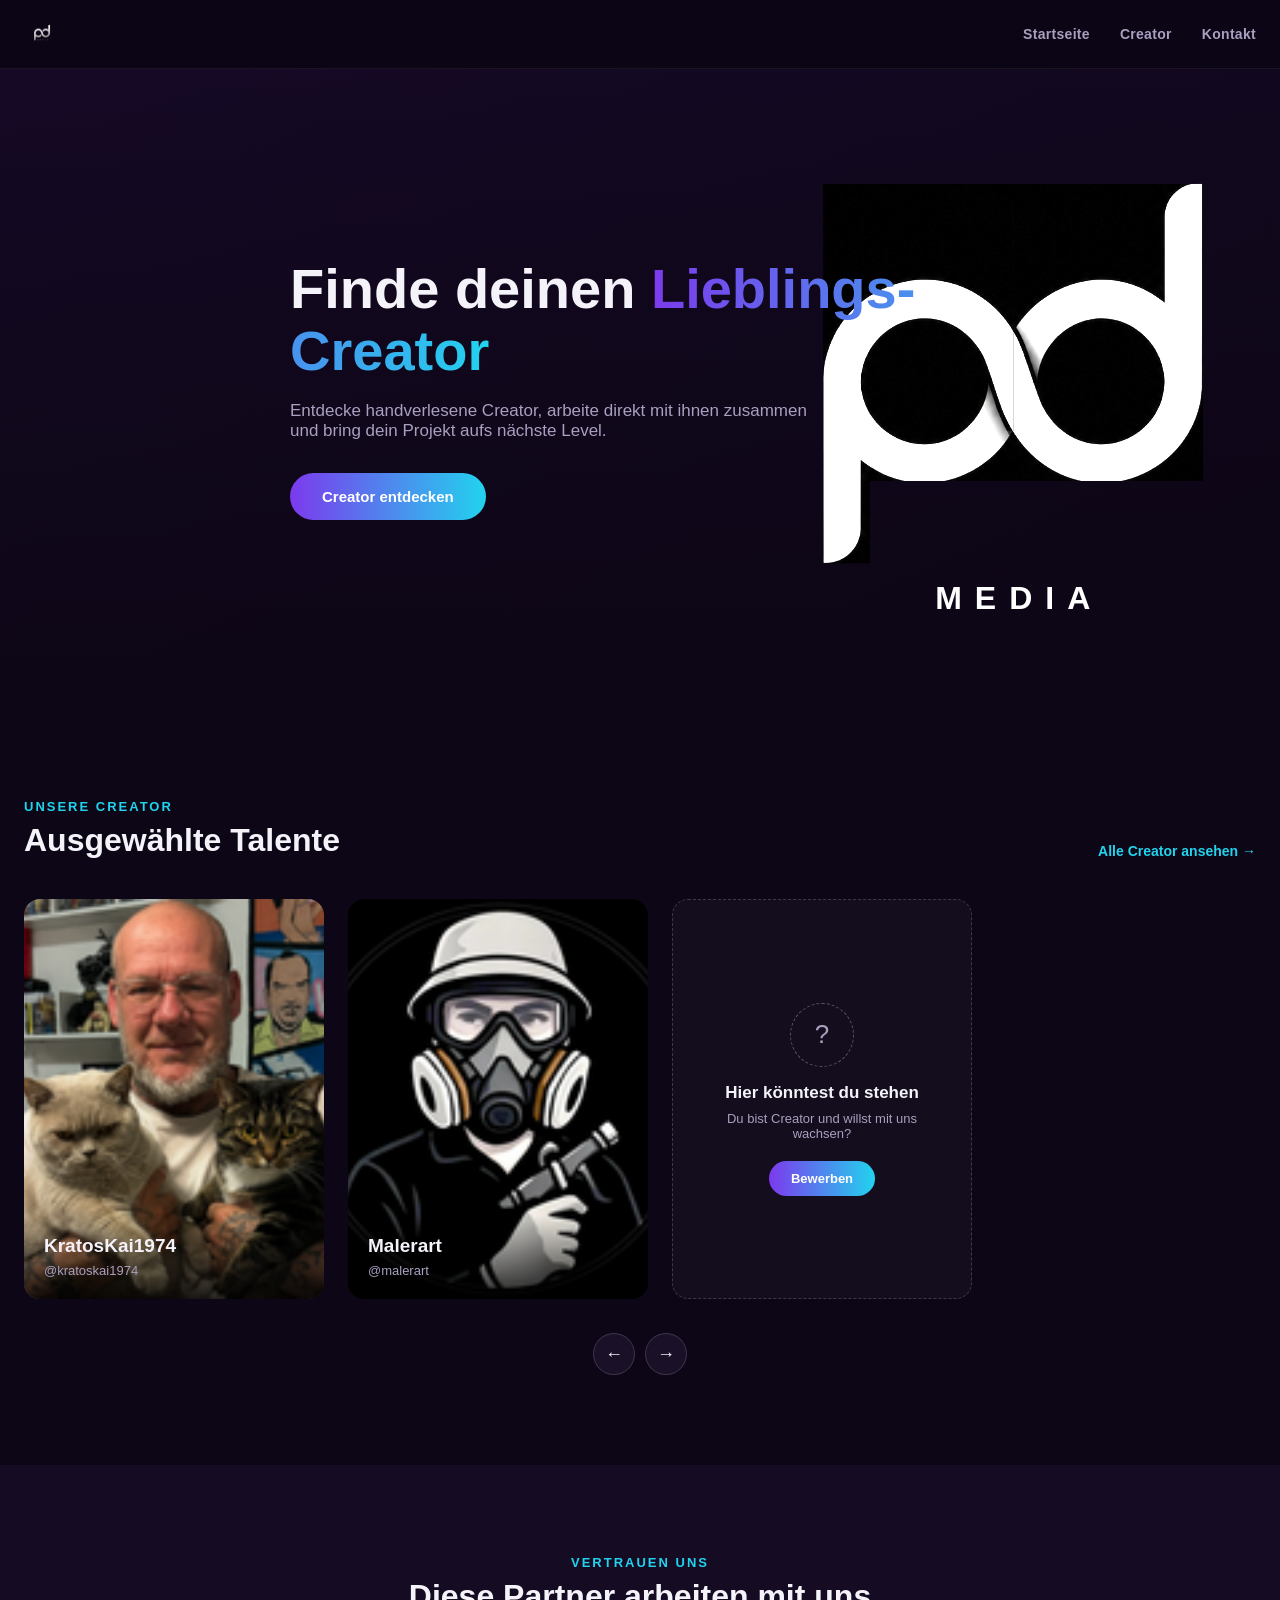
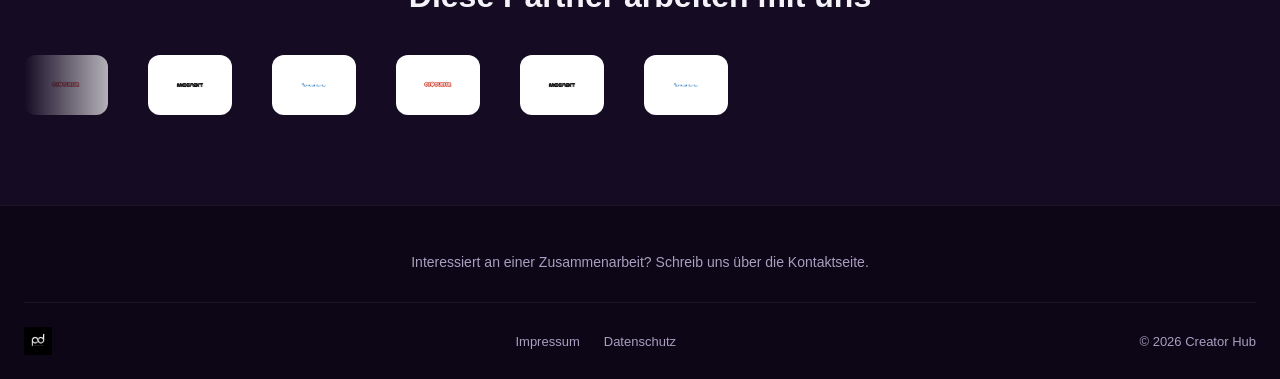
==== index.html @ 1a9da878 "Initial commit of PD Media creator hub site" ====
<!DOCTYPE html>
<html lang="de">
<head>
<meta charset="UTF-8">
<meta name="viewport" content="width=device-width, initial-scale=1.0">
<title>Creator Hub</title>
<style>
  :root {
    --bg: #0d0616;
    --bg-alt: #150b23;
    --card: #1a1028;
    --text: #f5f3fa;
    --muted: #a99fc0;
    --accent: #7c3aed;
    --accent-2: #22d3ee;
  }
  * { box-sizing: border-box; margin: 0; padding: 0; }
  body {
    background: var(--bg);
    color: var(--text);
    font-family: 'Segoe UI', Roboto, Arial, sans-serif;
  }
  a { text-decoration: none; color: inherit; }
  ul { list-style: none; }
  img { display: block; max-width: 100%; }

  /* Header */
  header {
    position: sticky;
    top: 0;
    z-index: 100;
    background: rgba(13, 6, 22, 0.85);
    backdrop-filter: blur(8px);
    border-bottom: 1px solid rgba(255,255,255,0.06);
  }
  .nav-wrap {
    max-width: 1300px;
    margin: 0 auto;
    display: flex;
    align-items: center;
    justify-content: space-between;
    padding: 16px 24px;
  }
  .logo img { height: 36px; transition: transform 0.6s ease; }
  .logo:hover img { transform: rotate(360deg); }
  nav ul { display: flex; gap: 30px; }
  nav a {
    font-size: 14px;
    font-weight: 600;
    letter-spacing: 0.3px;
    color: var(--muted);
    transition: color 0.2s;
  }
  nav a:hover { color: var(--text); }
  .socials { display: flex; gap: 14px; }
  .socials a {
    width: 34px; height: 34px;
    border-radius: 50%;
    background: rgba(255,255,255,0.06);
    display: flex; align-items: center; justify-content: center;
    font-size: 14px;
    transition: background 0.2s;
  }
  .socials a:hover { background: var(--accent); }
  .burger { display: none; font-size: 24px; background: none; border: none; color: var(--text); cursor: pointer; }

  /* Hero */
  .hero {
    position: relative;
    min-height: 640px;
    display: flex;
    align-items: center;
    overflow: hidden;
    cursor: none;
  }
  .like-cursor {
    position: fixed;
    top: 0;
    left: 0;
    width: 52px;
    height: 52px;
    border-radius: 50%;
    background: linear-gradient(135deg, var(--accent), var(--accent-2));
    display: flex;
    align-items: center;
    justify-content: center;
    font-size: 22px;
    pointer-events: none;
    z-index: 50;
    opacity: 0;
    transform: translate(-50%, -50%) scale(0.6);
    transition: opacity 0.15s, transform 0.15s;
  }
  .like-cursor.visible { opacity: 1; transform: translate(-50%, -50%) scale(1); }
  .like-cursor.pop { animation: like-pop 0.35s ease; }
  @keyframes like-pop {
    0% { transform: translate(-50%, -50%) scale(1); }
    40% { transform: translate(-50%, -50%) scale(1.4); }
    100% { transform: translate(-50%, -50%) scale(1); }
  }
  .hero img.bg {
    position: absolute;
    inset: 0;
    width: 100%; height: 100%;
    object-fit: cover;
    z-index: 0;
  }
  .hero::after {
    content: "";
    position: absolute;
    inset: 0;
    background: linear-gradient(180deg, rgba(13,6,22,0.3) 0%, rgba(13,6,22,0.95) 100%);
    z-index: 1;
  }
  .hero-content {
    position: relative;
    z-index: 2;
    max-width: 1300px;
    margin: 0 auto;
    padding: 0 24px;
  }

  /* Logo assembly animation */
  .logo-assemble {
    position: absolute;
    z-index: 2;
    top: 50%;
    right: 6%;
    width: 380px;
    height: 380px;
    transform: translateY(-54%);
    pointer-events: none;
  }
  .logo-piece {
    position: absolute;
    top: 0;
    left: 0;
    width: 380px;
    height: 380px;
    background-image: url('images/logo.png');
    background-repeat: no-repeat;
    background-size: 863px 863px;
    background-position: -242px -209px;
    filter: brightness(1.6);
  }
  .logo-piece-left {
    clip-path: polygon(0% 0%, 50% 0%, 50% 78.2%, 12.3% 78.2%, 12.3% 100%, 0% 100%);
    animation: piece-left 16s ease-in-out infinite;
  }
  .logo-piece-right {
    clip-path: inset(0% 0% 21.8% 50%);
    animation: piece-right 16s ease-in-out infinite;
  }
  @keyframes piece-left {
    0%   { transform: translate(-90px, -55px) rotate(-16deg) scale(0.8); opacity: 0.04; }
    45%  { transform: translate(0, 0) rotate(0deg) scale(1); opacity: 0.14; }
    65%  { transform: translate(0, 0) rotate(0deg) scale(1); opacity: 0.14; }
    100% { transform: translate(-90px, -55px) rotate(-16deg) scale(0.8); opacity: 0.04; }
  }
  @keyframes piece-right {
    0%   { transform: translate(90px, 55px) rotate(16deg) scale(0.8); opacity: 0.04; }
    45%  { transform: translate(0, 0) rotate(0deg) scale(1); opacity: 0.14; }
    65%  { transform: translate(0, 0) rotate(0deg) scale(1); opacity: 0.14; }
    100% { transform: translate(90px, 55px) rotate(16deg) scale(0.8); opacity: 0.04; }
  }

  .logo-media {
    position: absolute;
    top: 396px;
    left: 0;
    width: 380px;
    display: flex;
    justify-content: center;
    gap: 12px;
  }
  .logo-media span {
    font-family: Arial, sans-serif;
    font-weight: 700;
    font-size: 32px;
    letter-spacing: 1px;
    color: #ffffff;
    display: inline-block;
  }
  .lm-1 { animation: lm-fly-1 16s ease-in-out infinite; }
  .lm-2 { animation: lm-fly-2 16s ease-in-out infinite; }
  .lm-3 { animation: lm-fly-3 16s ease-in-out infinite; }
  .lm-4 { animation: lm-fly-4 16s ease-in-out infinite; }
  .lm-5 { animation: lm-fly-5 16s ease-in-out infinite; }
  @keyframes lm-fly-1 {
    0%, 100% { transform: translate(-70px, -40px) rotate(-20deg); opacity: 0.03; }
    45%, 65% { transform: translate(0,0) rotate(0deg); opacity: 0.14; }
  }
  @keyframes lm-fly-2 {
    0%, 100% { transform: translate(-40px, 40px) rotate(14deg); opacity: 0.03; }
    45%, 65% { transform: translate(0,0) rotate(0deg); opacity: 0.14; }
  }
  @keyframes lm-fly-3 {
    0%, 100% { transform: translate(0, -50px) rotate(0deg); opacity: 0.03; }
    45%, 65% { transform: translate(0,0) rotate(0deg); opacity: 0.14; }
  }
  @keyframes lm-fly-4 {
    0%, 100% { transform: translate(40px, 40px) rotate(-14deg); opacity: 0.03; }
    45%, 65% { transform: translate(0,0) rotate(0deg); opacity: 0.14; }
  }
  @keyframes lm-fly-5 {
    0%, 100% { transform: translate(70px, -40px) rotate(20deg); opacity: 0.03; }
    45%, 65% { transform: translate(0,0) rotate(0deg); opacity: 0.14; }
  }
  .hero-content h1 {
    font-size: 56px;
    font-weight: 900;
    line-height: 1.1;
    max-width: 700px;
    margin-bottom: 20px;
  }
  .hero-content h1 span {
    background: linear-gradient(90deg, var(--accent), var(--accent-2));
    -webkit-background-clip: text;
    background-clip: text;
    color: transparent;
  }
  .hero-content p {
    max-width: 520px;
    color: var(--muted);
    font-size: 17px;
    margin-bottom: 32px;
  }
  .btn-primary {
    display: inline-block;
    background: linear-gradient(90deg, var(--accent), var(--accent-2));
    color: #fff;
    padding: 15px 32px;
    border-radius: 999px;
    font-weight: 700;
    font-size: 15px;
    border: none;
    cursor: pointer;
  }

  /* Section shared */
  section.container {
    max-width: 1300px;
    margin: 0 auto;
    padding: 90px 24px;
  }
  .section-header {
    display: flex;
    align-items: flex-end;
    justify-content: space-between;
    margin-bottom: 40px;
    flex-wrap: wrap;
    gap: 16px;
  }
  .section-header .eyebrow {
    color: var(--accent-2);
    font-weight: 700;
    font-size: 13px;
    letter-spacing: 2px;
    text-transform: uppercase;
  }
  .section-header h2 { font-size: 32px; margin-top: 8px; }
  .view-all {
    font-size: 14px;
    font-weight: 700;
    color: var(--accent-2);
    display: flex;
    align-items: center;
    gap: 6px;
  }

  /* Creator showcase */
  .creator-scroll-wrap { position: relative; }
  .creator-scroll {
    display: flex;
    gap: 24px;
    overflow-x: auto;
    scroll-snap-type: x mandatory;
    padding-bottom: 10px;
  }
  .creator-scroll::-webkit-scrollbar { height: 6px; }
  .creator-scroll::-webkit-scrollbar-thumb { background: var(--accent); border-radius: 4px; }
  .creator-card {
    position: relative;
    flex: 0 0 300px;
    height: 400px;
    border-radius: 16px;
    overflow: hidden;
    scroll-snap-align: start;
    background: var(--card);
  }
  .creator-card img {
    width: 100%; height: 100%;
    object-fit: cover;
    transition: transform 0.4s;
  }
  .creator-card:hover img { transform: scale(1.05); }
  .creator-card .overlay {
    position: absolute;
    left: 0; right: 0; bottom: 0;
    padding: 20px;
    background: linear-gradient(180deg, transparent, rgba(0,0,0,0.85));
  }
  .creator-card .overlay h3 { font-size: 19px; margin-bottom: 4px; }
  .creator-card .overlay span { font-size: 13px; color: var(--muted); }
  .creator-card-apply {
    border: 1px dashed rgba(255,255,255,0.18);
    background: rgba(255,255,255,0.03);
    display: flex;
    flex-direction: column;
    align-items: center;
    justify-content: center;
    text-align: center;
    padding: 28px;
  }
  .creator-card-apply .apply-avatar {
    width: 64px;
    height: 64px;
    border-radius: 50%;
    border: 1px dashed rgba(255,255,255,0.3);
    display: flex;
    align-items: center;
    justify-content: center;
    font-size: 26px;
    color: var(--muted);
    margin-bottom: 16px;
  }
  .creator-card-apply h3 { font-size: 17px; margin-bottom: 8px; }
  .creator-card-apply p { font-size: 13px; color: var(--muted); margin-bottom: 20px; }
  .creator-card-apply .apply-btn {
    display: inline-block;
    background: linear-gradient(90deg, var(--accent), var(--accent-2));
    color: #fff;
    padding: 10px 22px;
    border-radius: 999px;
    font-size: 13px;
    font-weight: 700;
  }
  .scroll-arrows {
    display: flex;
    gap: 10px;
    margin-top: 24px;
    justify-content: center;
  }
  .scroll-arrows button {
    width: 42px; height: 42px;
    border-radius: 50%;
    border: 1px solid rgba(255,255,255,0.15);
    background: var(--card);
    color: var(--text);
    font-size: 18px;
    cursor: pointer;
  }
  .scroll-arrows button:hover { background: var(--accent); }

  /* Clients */
  .clients { background: var(--bg-alt); overflow: hidden; }
  .clients .section-header { justify-content: center; text-align: center; }
  .clients-track-wrap { overflow: hidden; -webkit-mask-image: linear-gradient(90deg, transparent, #000 10%, #000 90%, transparent); }
  .clients-track {
    display: flex;
    gap: 40px;
    width: max-content;
    animation: scroll-left 22s linear infinite;
  }
  .clients-track .logo-card {
    flex: 0 0 auto;
    background: #ffffff;
    border-radius: 12px;
    padding: 14px 26px;
    display: flex;
    align-items: center;
    justify-content: center;
  }
  .clients-track img { height: 32px; width: auto; }
  @keyframes scroll-left {
    from { transform: translateX(0); }
    to { transform: translateX(-50%); }
  }

  /* Footer */
  footer {
    border-top: 1px solid rgba(255,255,255,0.06);
    padding: 48px 24px 24px;
  }
  .footer-inner {
    max-width: 1300px;
    margin: 0 auto;
  }
  .footer-recommend {
    text-align: center;
    color: var(--muted);
    font-size: 14px;
    margin-bottom: 32px;
  }
  .footer-bottom {
    display: flex;
    align-items: center;
    justify-content: space-between;
    flex-wrap: wrap;
    gap: 16px;
    padding-top: 24px;
    border-top: 1px solid rgba(255,255,255,0.06);
  }
  .footer-bottom img { height: 28px; }
  .footer-links { display: flex; gap: 24px; font-size: 13px; color: var(--muted); }
  .footer-copy { font-size: 13px; color: var(--muted); }

  @media (max-width: 860px) {
    nav, .socials { display: none; }
    .burger { display: block; }
    .hero-content h1 { font-size: 38px; }
    .footer-bottom { flex-direction: column; align-items: flex-start; }
  }
</style>
</head>
<body>

<header>
  <div class="nav-wrap">
    <a class="logo" href="#"><img src="images/logo-transparent.png" alt="Logo"></a>
    <nav>
      <ul>
        <li><a href="#">Startseite</a></li>
        <li><a href="creators.html">Creator</a></li>
        <li><a href="contact.html">Kontakt</a></li>
      </ul>
    </nav>
    <button class="burger">☰</button>
  </div>
</header>

<section class="hero" id="heroSection">
  <img class="bg" src="images/hero-bg.svg" alt="Hero Hintergrund">
  <div class="logo-assemble" aria-hidden="true">
    <div class="logo-piece logo-piece-left"></div>
    <div class="logo-piece logo-piece-right"></div>
    <div class="logo-media">
      <span class="lm-1">M</span><span class="lm-2">E</span><span class="lm-3">D</span><span class="lm-4">I</span><span class="lm-5">A</span>
    </div>
  </div>
  <div class="hero-content">
    <h1>Finde deinen <span>Lieblings-Creator</span></h1>
    <p>Entdecke handverlesene Creator, arbeite direkt mit ihnen zusammen und bring dein Projekt aufs nächste Level.</p>
    <a class="btn-primary" href="creators.html">Creator entdecken</a>
  </div>
  <div class="like-cursor" id="likeCursor">❤</div>
</section>

<section class="container" id="creators">
  <div class="section-header">
    <div>
      <div class="eyebrow">Unsere Creator</div>
      <h2>Ausgewählte Talente</h2>
    </div>
    <a class="view-all" href="creators.html">Alle Creator ansehen →</a>
  </div>

  <div class="creator-scroll-wrap">
    <div class="creator-scroll" id="creatorScroll">
      <a class="creator-card" href="kratoskai1974.html">
        <img src="images/creator-kratoskai1974.png" alt="KratosKai1974">
        <div class="overlay">
          <h3>KratosKai1974</h3>
          <span>@kratoskai1974</span>
        </div>
      </a>
      <a class="creator-card" href="malerart.html">
        <img src="images/creator-malerart.png" alt="Malerart">
        <div class="overlay">
          <h3>Malerart</h3>
          <span>@malerart</span>
        </div>
      </a>
      <div class="creator-card creator-card-apply">
        <div class="apply-avatar">?</div>
        <h3>Hier könntest du stehen</h3>
        <p>Du bist Creator und willst mit uns wachsen?</p>
        <a class="apply-btn" href="contact.html">Bewerben</a>
      </div>
    </div>
    <div class="scroll-arrows">
      <button id="scrollLeft">←</button>
      <button id="scrollRight">→</button>
    </div>
  </div>
</section>

<section class="clients container">
  <div class="section-header">
    <div>
      <div class="eyebrow">Vertrauen uns</div>
      <h2>Diese Partner arbeiten mit uns</h2>
    </div>
  </div>
  <div class="clients-track-wrap">
    <div class="clients-track">
      <div class="logo-card"><img src="images/partner-idreamsky.png" alt="iDreamSky"></div>
      <div class="logo-card"><img src="images/partner-megabit.png" alt="Megabit"></div>
      <div class="logo-card"><img src="images/partner-weappy.png" alt="Weappy"></div>
      <div class="logo-card"><img src="images/partner-idreamsky.png" alt="iDreamSky"></div>
      <div class="logo-card"><img src="images/partner-megabit.png" alt="Megabit"></div>
      <div class="logo-card"><img src="images/partner-weappy.png" alt="Weappy"></div>
    </div>
  </div>
</section>

<footer id="kontakt">
  <div class="footer-inner">
    <p class="footer-recommend">Interessiert an einer Zusammenarbeit? Schreib uns über die Kontaktseite.</p>
    <div class="footer-bottom">
      <img src="images/logo.png" alt="Logo">
      <div class="footer-links">
        <a href="impressum.html">Impressum</a>
        <a href="datenschutz.html">Datenschutz</a>
      </div>
      <div class="footer-copy">© 2026 Creator Hub</div>
    </div>
  </div>
</footer>

<script>
  const scroll = document.getElementById('creatorScroll');
  document.getElementById('scrollLeft').addEventListener('click', () => {
    scroll.scrollBy({ left: -320, behavior: 'smooth' });
  });
  document.getElementById('scrollRight').addEventListener('click', () => {
    scroll.scrollBy({ left: 320, behavior: 'smooth' });
  });

  const heroSection = document.getElementById('heroSection');
  const likeCursor = document.getElementById('likeCursor');
  const likeIcons = ['👍', '+', '❤'];
  let likeIconIndex = 0;

  heroSection.addEventListener('mousemove', (e) => {
    likeCursor.style.left = e.clientX + 'px';
    likeCursor.style.top = e.clientY + 'px';
    likeCursor.classList.add('visible');
  });
  heroSection.addEventListener('mouseleave', () => {
    likeCursor.classList.remove('visible');
  });
  heroSection.addEventListener('click', () => {
    likeIconIndex = (likeIconIndex + 1) % likeIcons.length;
    likeCursor.textContent = likeIcons[likeIconIndex];
    likeCursor.classList.remove('pop');
    void likeCursor.offsetWidth;
    likeCursor.classList.add('pop');
  });
</script>

</body>
</html>
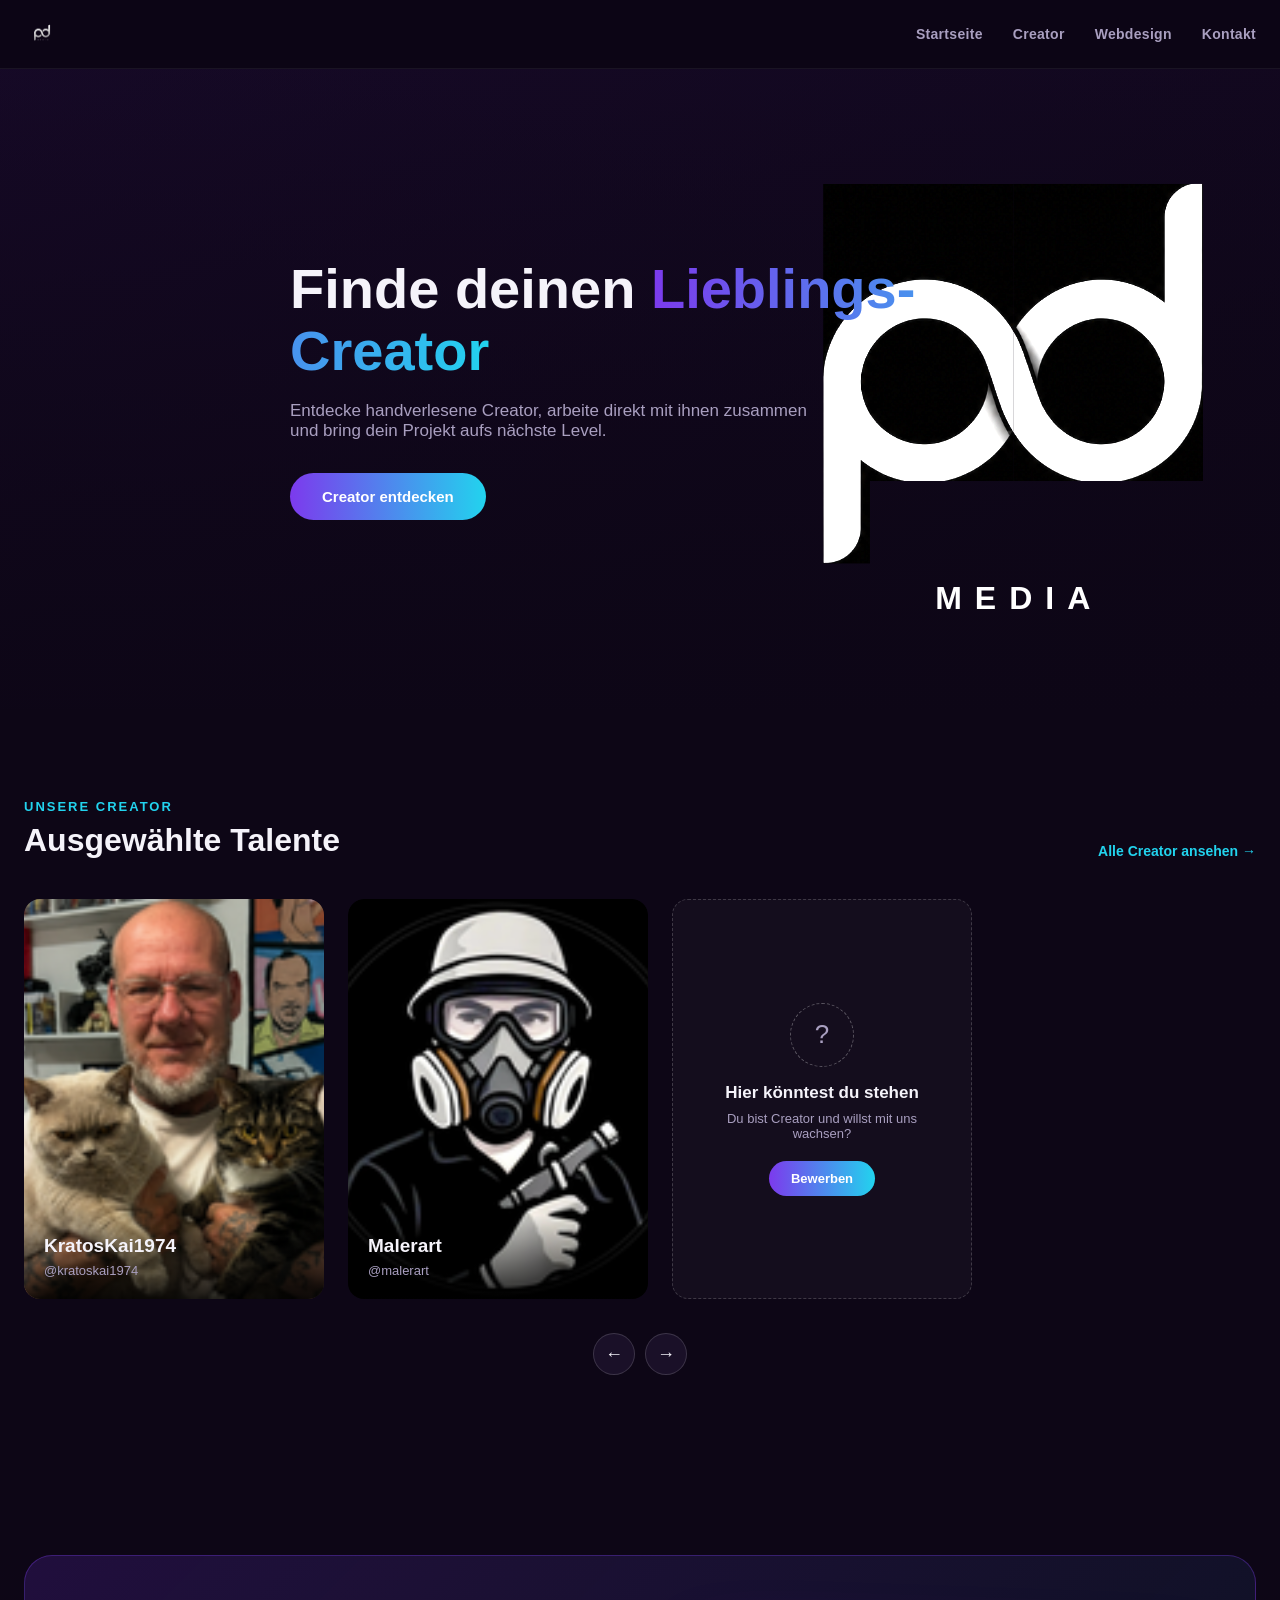
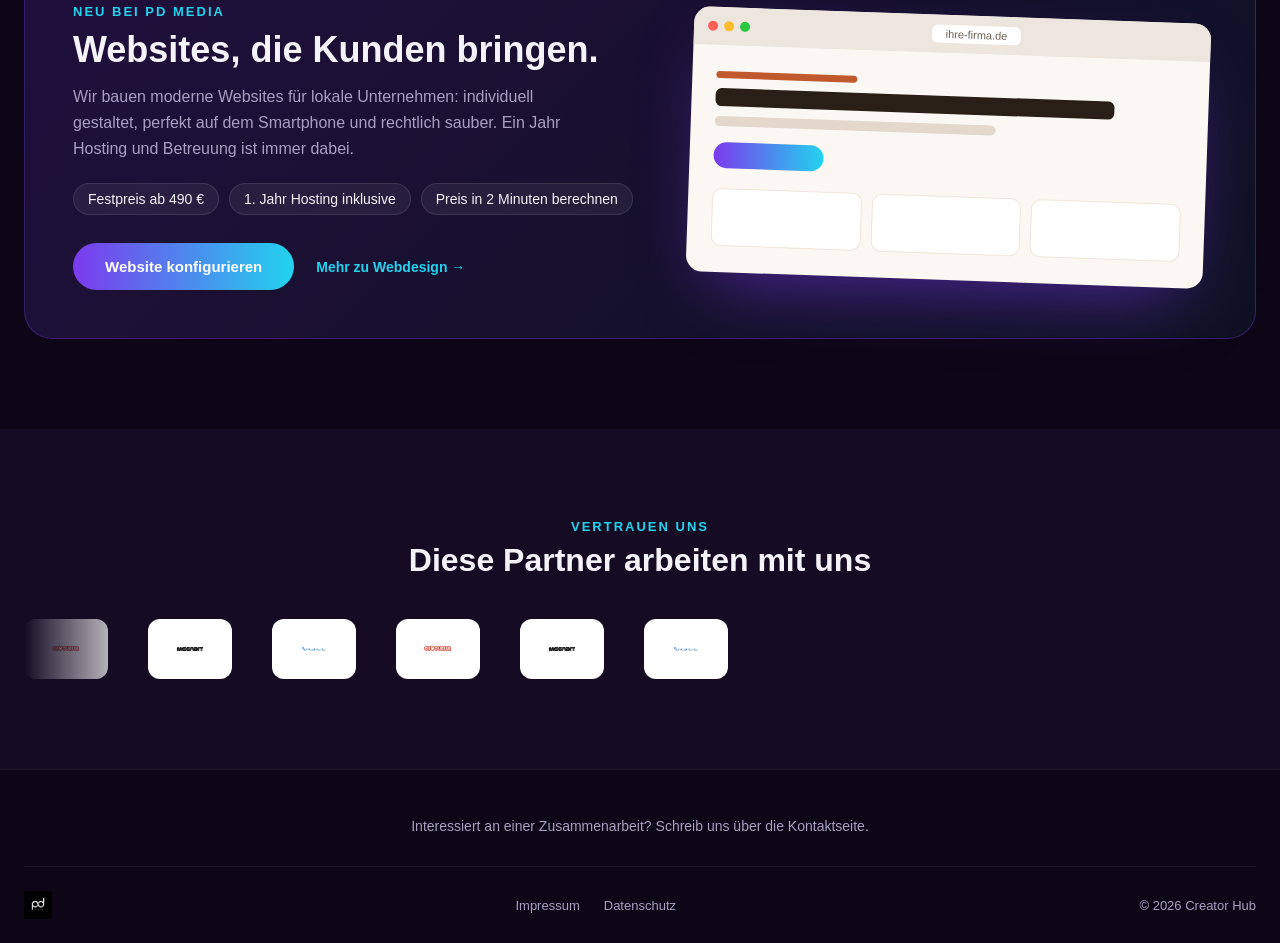
==== commit cb0d4be5: "Webdesign als eigener Bereich: Menüpunkt, Startseiten-Teaser, Konfigurator mit EmailJS-Versand Co-Au" ====
--- a/index.html
+++ b/index.html
@@ -3,7 +3,7 @@
 <head>
 <meta charset="UTF-8">
 <meta name="viewport" content="width=device-width, initial-scale=1.0">
-<title>Creator Hub</title>
+<title>Startseite – PD Media</title>
 <style>
   :root {
     --bg: #0d0616;
@@ -34,6 +34,7 @@
     border-bottom: 1px solid rgba(255,255,255,0.06);
   }
   .nav-wrap {
+    position: relative;
     max-width: 1300px;
     margin: 0 auto;
     display: flex;
@@ -405,11 +406,64 @@
   .footer-links { display: flex; gap: 24px; font-size: 13px; color: var(--muted); }
   .footer-copy { font-size: 13px; color: var(--muted); }
 
+  /* Webdesign-Teaser */
+  .wd-teaser {
+    display: grid;
+    grid-template-columns: 1.1fr 1fr;
+    gap: 48px;
+    align-items: center;
+    padding: 48px;
+    border-radius: 28px;
+    background: linear-gradient(135deg, rgba(124,58,237,.18), rgba(34,211,238,.06));
+    border: 1px solid rgba(124,58,237,.35);
+  }
+  .wd-copy .eyebrow { color: var(--accent-2); font-weight: 700; font-size: 13px; letter-spacing: 2px; text-transform: uppercase; }
+  .wd-copy h2 { font-size: 36px; margin: 10px 0 14px; line-height: 1.15; }
+  .wd-copy p { color: var(--muted); font-size: 16px; line-height: 1.6; max-width: 520px; }
+  .wd-points { display: flex; flex-wrap: wrap; gap: 10px; margin: 22px 0 28px; }
+  .wd-points li { padding: 7px 14px; border-radius: 999px; background: rgba(255,255,255,.06); border: 1px solid rgba(255,255,255,.1); font-size: 14px; }
+  .wd-actions { display: flex; flex-wrap: wrap; align-items: center; gap: 22px; }
+  .wd-mock { display: block; border-radius: 16px; overflow: hidden; background: #fbf7f2; box-shadow: 0 30px 70px -25px rgba(124,58,237,.6); transform: rotate(2deg); transition: transform .4s ease; }
+  .wd-mock:hover { transform: rotate(0deg) translateY(-4px); }
+  .wd-bar { display: flex; align-items: center; gap: 6px; padding: 10px 14px; background: #ece6de; }
+  .wd-bar i { width: 10px; height: 10px; border-radius: 50%; background: #ff5f57; }
+  .wd-bar i:nth-child(2) { background: #febc2e; }
+  .wd-bar i:nth-child(3) { background: #28c840; }
+  .wd-bar span { margin-left: auto; margin-right: auto; font-size: 11px; color: #6b6259; background: #fff; padding: 3px 14px; border-radius: 6px; }
+  .wd-site { padding: 26px 24px; display: grid; gap: 10px; }
+  .wd-line { height: 10px; border-radius: 6px; background: #e3d8cb; }
+  .wd-line--s { width: 30%; background: #c0592e; height: 7px; }
+  .wd-line--l { width: 85%; height: 18px; background: #2a1f17; }
+  .wd-line--m { width: 60%; }
+  .wd-btn { width: 110px; height: 26px; border-radius: 999px; background: linear-gradient(90deg, var(--accent), var(--accent-2)); margin: 6px 0 10px; }
+  .wd-cards { display: grid; grid-template-columns: repeat(3, 1fr); gap: 10px; }
+  .wd-cards div { height: 58px; border-radius: 10px; background: #fff; border: 1px solid #efe6db; }
+  @media (max-width: 860px) {
+    .wd-teaser { grid-template-columns: 1fr; padding: 30px 22px; gap: 32px; }
+    .wd-copy h2 { font-size: 28px; }
+    .wd-mock { transform: none; }
+  }
+
   @media (max-width: 860px) {
     nav, .socials { display: none; }
     .burger { display: block; }
     .hero-content h1 { font-size: 38px; }
     .footer-bottom { flex-direction: column; align-items: flex-start; }
+    .nav-wrap.nav-open nav {
+      display: block;
+      position: absolute;
+      top: 100%;
+      left: 0;
+      right: 0;
+      background: var(--bg);
+      border-bottom: 1px solid rgba(255,255,255,0.08);
+      padding: 16px 24px;
+      z-index: 200;
+    }
+    .nav-wrap.nav-open nav ul {
+      flex-direction: column;
+      gap: 18px;
+    }
   }
 </style>
 </head>
@@ -421,8 +475,9 @@
     <nav>
       <ul>
         <li><a href="#">Startseite</a></li>
-        <li><a href="creators.html">Creator</a></li>
-        <li><a href="contact.html">Kontakt</a></li>
+        <li><a href="/creator">Creator</a></li>
+        <li><a href="/webdesign/">Webdesign</a></li>
+        <li><a href="/kontakt">Kontakt</a></li>
       </ul>
     </nav>
     <button class="burger">☰</button>
@@ -441,7 +496,7 @@
   <div class="hero-content">
     <h1>Finde deinen <span>Lieblings-Creator</span></h1>
     <p>Entdecke handverlesene Creator, arbeite direkt mit ihnen zusammen und bring dein Projekt aufs nächste Level.</p>
-    <a class="btn-primary" href="creators.html">Creator entdecken</a>
+    <a class="btn-primary" href="/creator">Creator entdecken</a>
   </div>
   <div class="like-cursor" id="likeCursor">❤</div>
 </section>
@@ -452,19 +507,19 @@
       <div class="eyebrow">Unsere Creator</div>
       <h2>Ausgewählte Talente</h2>
     </div>
-    <a class="view-all" href="creators.html">Alle Creator ansehen →</a>
+    <a class="view-all" href="/creator">Alle Creator ansehen →</a>
   </div>
 
   <div class="creator-scroll-wrap">
     <div class="creator-scroll" id="creatorScroll">
-      <a class="creator-card" href="kratoskai1974.html">
+      <a class="creator-card" href="/kratoskai1974">
         <img src="images/creator-kratoskai1974.png" alt="KratosKai1974">
         <div class="overlay">
           <h3>KratosKai1974</h3>
           <span>@kratoskai1974</span>
         </div>
       </a>
-      <a class="creator-card" href="malerart.html">
+      <a class="creator-card" href="/malerart">
         <img src="images/creator-malerart.png" alt="Malerart">
         <div class="overlay">
           <h3>Malerart</h3>
@@ -475,13 +530,42 @@
         <div class="apply-avatar">?</div>
         <h3>Hier könntest du stehen</h3>
         <p>Du bist Creator und willst mit uns wachsen?</p>
-        <a class="apply-btn" href="contact.html">Bewerben</a>
+        <a class="apply-btn" href="/kontakt">Bewerben</a>
       </div>
     </div>
     <div class="scroll-arrows">
       <button id="scrollLeft">←</button>
       <button id="scrollRight">→</button>
     </div>
+  </div>
+</section>
+
+<section class="container" id="webdesign">
+  <div class="wd-teaser">
+    <div class="wd-copy">
+      <div class="eyebrow">Neu bei PD Media</div>
+      <h2>Websites, die Kunden bringen.</h2>
+      <p>Wir bauen moderne Websites für lokale Unternehmen: individuell gestaltet, perfekt auf dem Smartphone und rechtlich sauber. Ein Jahr Hosting und Betreuung ist immer dabei.</p>
+      <ul class="wd-points">
+        <li>Festpreis ab 490 €</li>
+        <li>1. Jahr Hosting inklusive</li>
+        <li>Preis in 2 Minuten berechnen</li>
+      </ul>
+      <div class="wd-actions">
+        <a class="btn-primary" href="/webdesign/#konfigurator">Website konfigurieren</a>
+        <a class="view-all" href="/webdesign/">Mehr zu Webdesign →</a>
+      </div>
+    </div>
+    <a class="wd-mock" href="/webdesign/" aria-label="Zur Webdesign-Seite">
+      <div class="wd-bar"><i></i><i></i><i></i><span>ihre-firma.de</span></div>
+      <div class="wd-site">
+        <div class="wd-line wd-line--s"></div>
+        <div class="wd-line wd-line--l"></div>
+        <div class="wd-line wd-line--m"></div>
+        <div class="wd-btn"></div>
+        <div class="wd-cards"><div></div><div></div><div></div></div>
+      </div>
+    </a>
   </div>
 </section>
 
@@ -510,8 +594,8 @@
     <div class="footer-bottom">
       <img src="images/logo.png" alt="Logo">
       <div class="footer-links">
-        <a href="impressum.html">Impressum</a>
-        <a href="datenschutz.html">Datenschutz</a>
+        <a href="/impressum">Impressum</a>
+        <a href="/datenschutz">Datenschutz</a>
       </div>
       <div class="footer-copy">© 2026 Creator Hub</div>
     </div>
@@ -519,6 +603,21 @@
 </footer>
 
 <script>
+  const burgerBtn = document.querySelector('.burger');
+  const navWrap = document.querySelector('.nav-wrap');
+  if (burgerBtn && navWrap) {
+    burgerBtn.addEventListener('click', () => {
+      const isOpen = navWrap.classList.toggle('nav-open');
+      burgerBtn.textContent = isOpen ? '✕' : '☰';
+    });
+    navWrap.querySelectorAll('nav a').forEach((link) => {
+      link.addEventListener('click', () => {
+        navWrap.classList.remove('nav-open');
+        burgerBtn.textContent = '☰';
+      });
+    });
+  }
+
   const scroll = document.getElementById('creatorScroll');
   document.getElementById('scrollLeft').addEventListener('click', () => {
     scroll.scrollBy({ left: -320, behavior: 'smooth' });
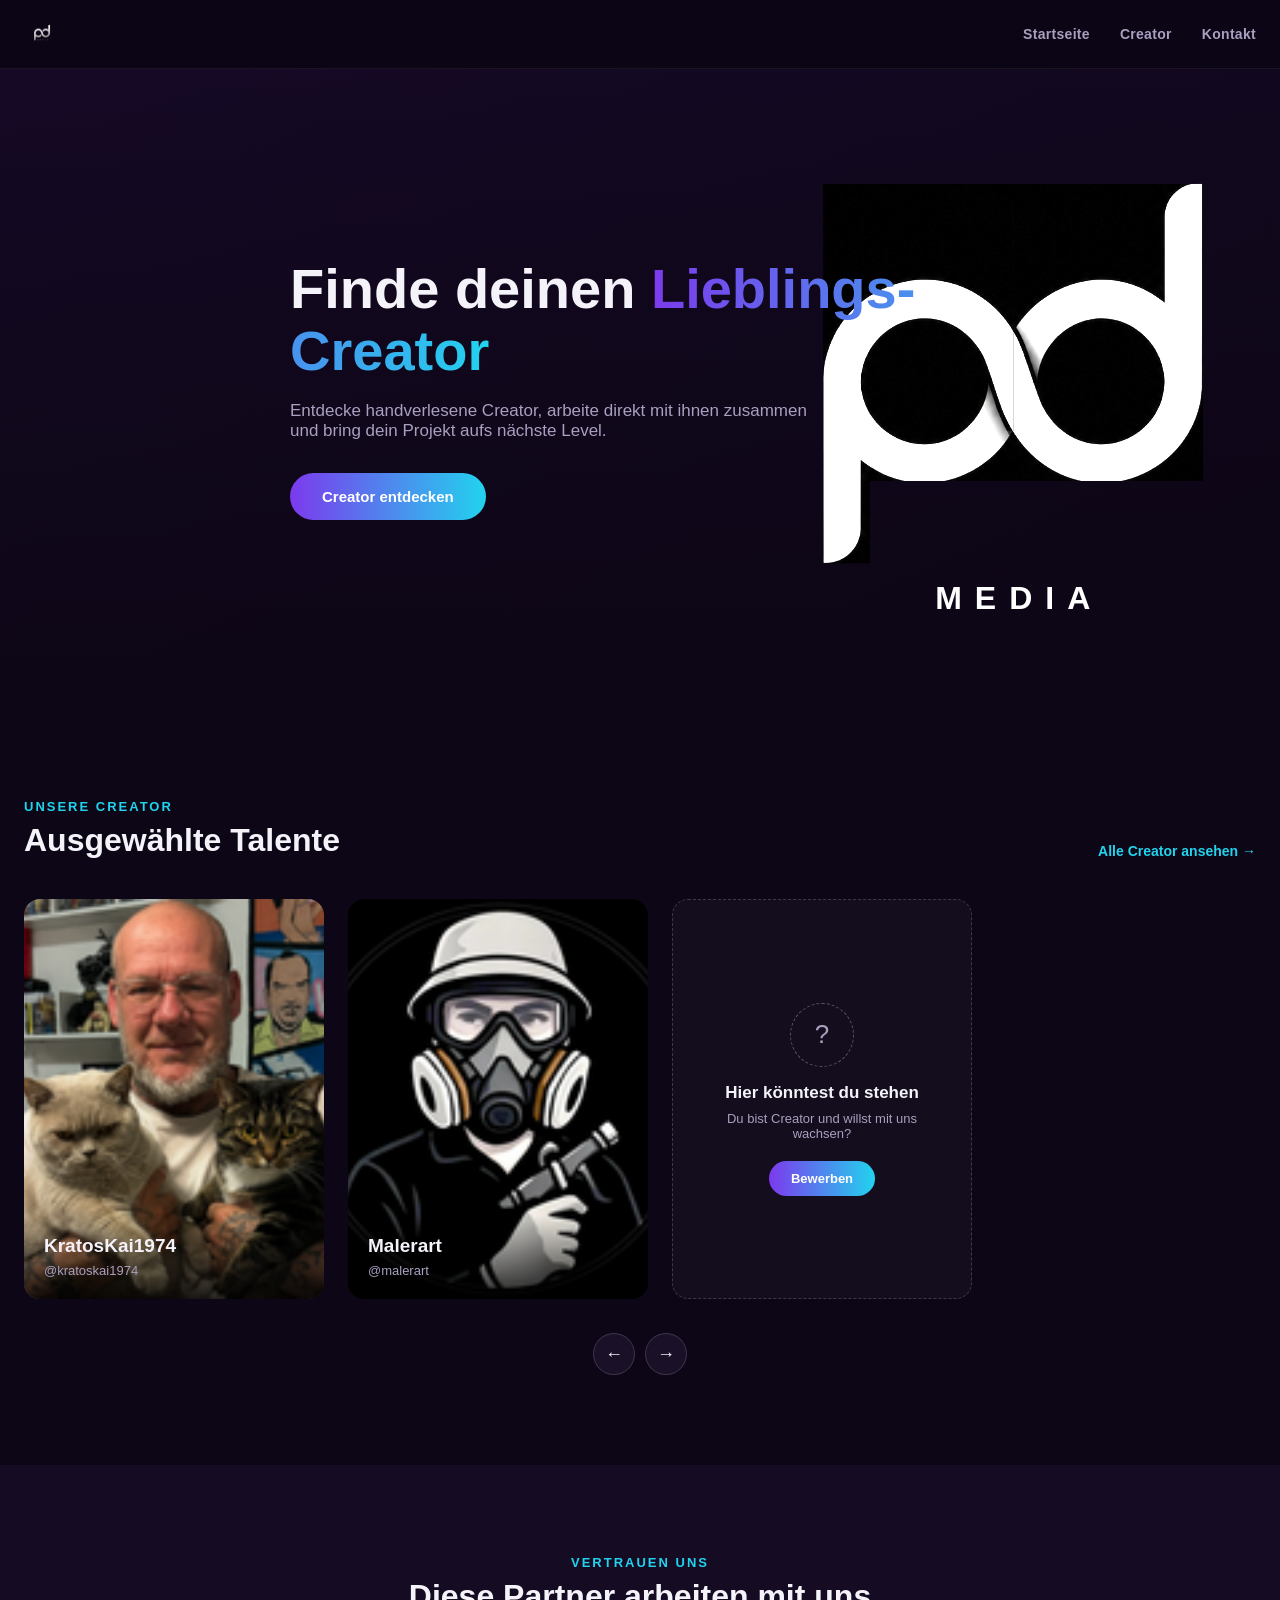
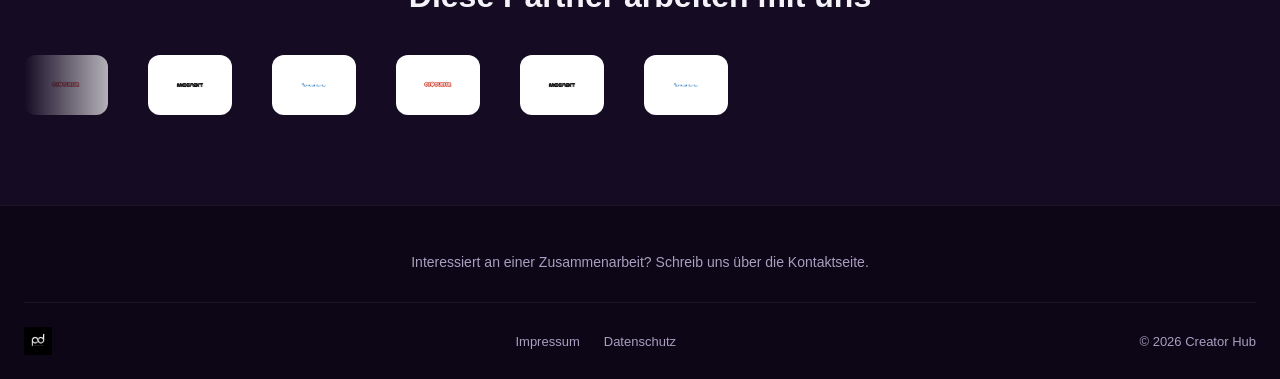
==== commit c0782e69: "Webdesign von der Agentur-Seite entfernen: Menüpunkt und Startseiten-Teaser raus Die Webdesign-Seite" ====
--- a/index.html
+++ b/index.html
@@ -405,44 +405,6 @@
   .footer-bottom img { height: 28px; }
   .footer-links { display: flex; gap: 24px; font-size: 13px; color: var(--muted); }
   .footer-copy { font-size: 13px; color: var(--muted); }
-
-  /* Webdesign-Teaser */
-  .wd-teaser {
-    display: grid;
-    grid-template-columns: 1.1fr 1fr;
-    gap: 48px;
-    align-items: center;
-    padding: 48px;
-    border-radius: 28px;
-    background: linear-gradient(135deg, rgba(124,58,237,.18), rgba(34,211,238,.06));
-    border: 1px solid rgba(124,58,237,.35);
-  }
-  .wd-copy .eyebrow { color: var(--accent-2); font-weight: 700; font-size: 13px; letter-spacing: 2px; text-transform: uppercase; }
-  .wd-copy h2 { font-size: 36px; margin: 10px 0 14px; line-height: 1.15; }
-  .wd-copy p { color: var(--muted); font-size: 16px; line-height: 1.6; max-width: 520px; }
-  .wd-points { display: flex; flex-wrap: wrap; gap: 10px; margin: 22px 0 28px; }
-  .wd-points li { padding: 7px 14px; border-radius: 999px; background: rgba(255,255,255,.06); border: 1px solid rgba(255,255,255,.1); font-size: 14px; }
-  .wd-actions { display: flex; flex-wrap: wrap; align-items: center; gap: 22px; }
-  .wd-mock { display: block; border-radius: 16px; overflow: hidden; background: #fbf7f2; box-shadow: 0 30px 70px -25px rgba(124,58,237,.6); transform: rotate(2deg); transition: transform .4s ease; }
-  .wd-mock:hover { transform: rotate(0deg) translateY(-4px); }
-  .wd-bar { display: flex; align-items: center; gap: 6px; padding: 10px 14px; background: #ece6de; }
-  .wd-bar i { width: 10px; height: 10px; border-radius: 50%; background: #ff5f57; }
-  .wd-bar i:nth-child(2) { background: #febc2e; }
-  .wd-bar i:nth-child(3) { background: #28c840; }
-  .wd-bar span { margin-left: auto; margin-right: auto; font-size: 11px; color: #6b6259; background: #fff; padding: 3px 14px; border-radius: 6px; }
-  .wd-site { padding: 26px 24px; display: grid; gap: 10px; }
-  .wd-line { height: 10px; border-radius: 6px; background: #e3d8cb; }
-  .wd-line--s { width: 30%; background: #c0592e; height: 7px; }
-  .wd-line--l { width: 85%; height: 18px; background: #2a1f17; }
-  .wd-line--m { width: 60%; }
-  .wd-btn { width: 110px; height: 26px; border-radius: 999px; background: linear-gradient(90deg, var(--accent), var(--accent-2)); margin: 6px 0 10px; }
-  .wd-cards { display: grid; grid-template-columns: repeat(3, 1fr); gap: 10px; }
-  .wd-cards div { height: 58px; border-radius: 10px; background: #fff; border: 1px solid #efe6db; }
-  @media (max-width: 860px) {
-    .wd-teaser { grid-template-columns: 1fr; padding: 30px 22px; gap: 32px; }
-    .wd-copy h2 { font-size: 28px; }
-    .wd-mock { transform: none; }
-  }
 
   @media (max-width: 860px) {
     nav, .socials { display: none; }
@@ -476,7 +438,6 @@
       <ul>
         <li><a href="#">Startseite</a></li>
         <li><a href="/creator">Creator</a></li>
-        <li><a href="/webdesign/">Webdesign</a></li>
         <li><a href="/kontakt">Kontakt</a></li>
       </ul>
     </nav>
@@ -540,35 +501,6 @@
   </div>
 </section>
 
-<section class="container" id="webdesign">
-  <div class="wd-teaser">
-    <div class="wd-copy">
-      <div class="eyebrow">Neu bei PD Media</div>
-      <h2>Websites, die Kunden bringen.</h2>
-      <p>Wir bauen moderne Websites für lokale Unternehmen: individuell gestaltet, perfekt auf dem Smartphone und rechtlich sauber. Ein Jahr Hosting und Betreuung ist immer dabei.</p>
-      <ul class="wd-points">
-        <li>Festpreis ab 490 €</li>
-        <li>1. Jahr Hosting inklusive</li>
-        <li>Preis in 2 Minuten berechnen</li>
-      </ul>
-      <div class="wd-actions">
-        <a class="btn-primary" href="/webdesign/#konfigurator">Website konfigurieren</a>
-        <a class="view-all" href="/webdesign/">Mehr zu Webdesign →</a>
-      </div>
-    </div>
-    <a class="wd-mock" href="/webdesign/" aria-label="Zur Webdesign-Seite">
-      <div class="wd-bar"><i></i><i></i><i></i><span>ihre-firma.de</span></div>
-      <div class="wd-site">
-        <div class="wd-line wd-line--s"></div>
-        <div class="wd-line wd-line--l"></div>
-        <div class="wd-line wd-line--m"></div>
-        <div class="wd-btn"></div>
-        <div class="wd-cards"><div></div><div></div><div></div></div>
-      </div>
-    </a>
-  </div>
-</section>
-
 <section class="clients container">
   <div class="section-header">
     <div>
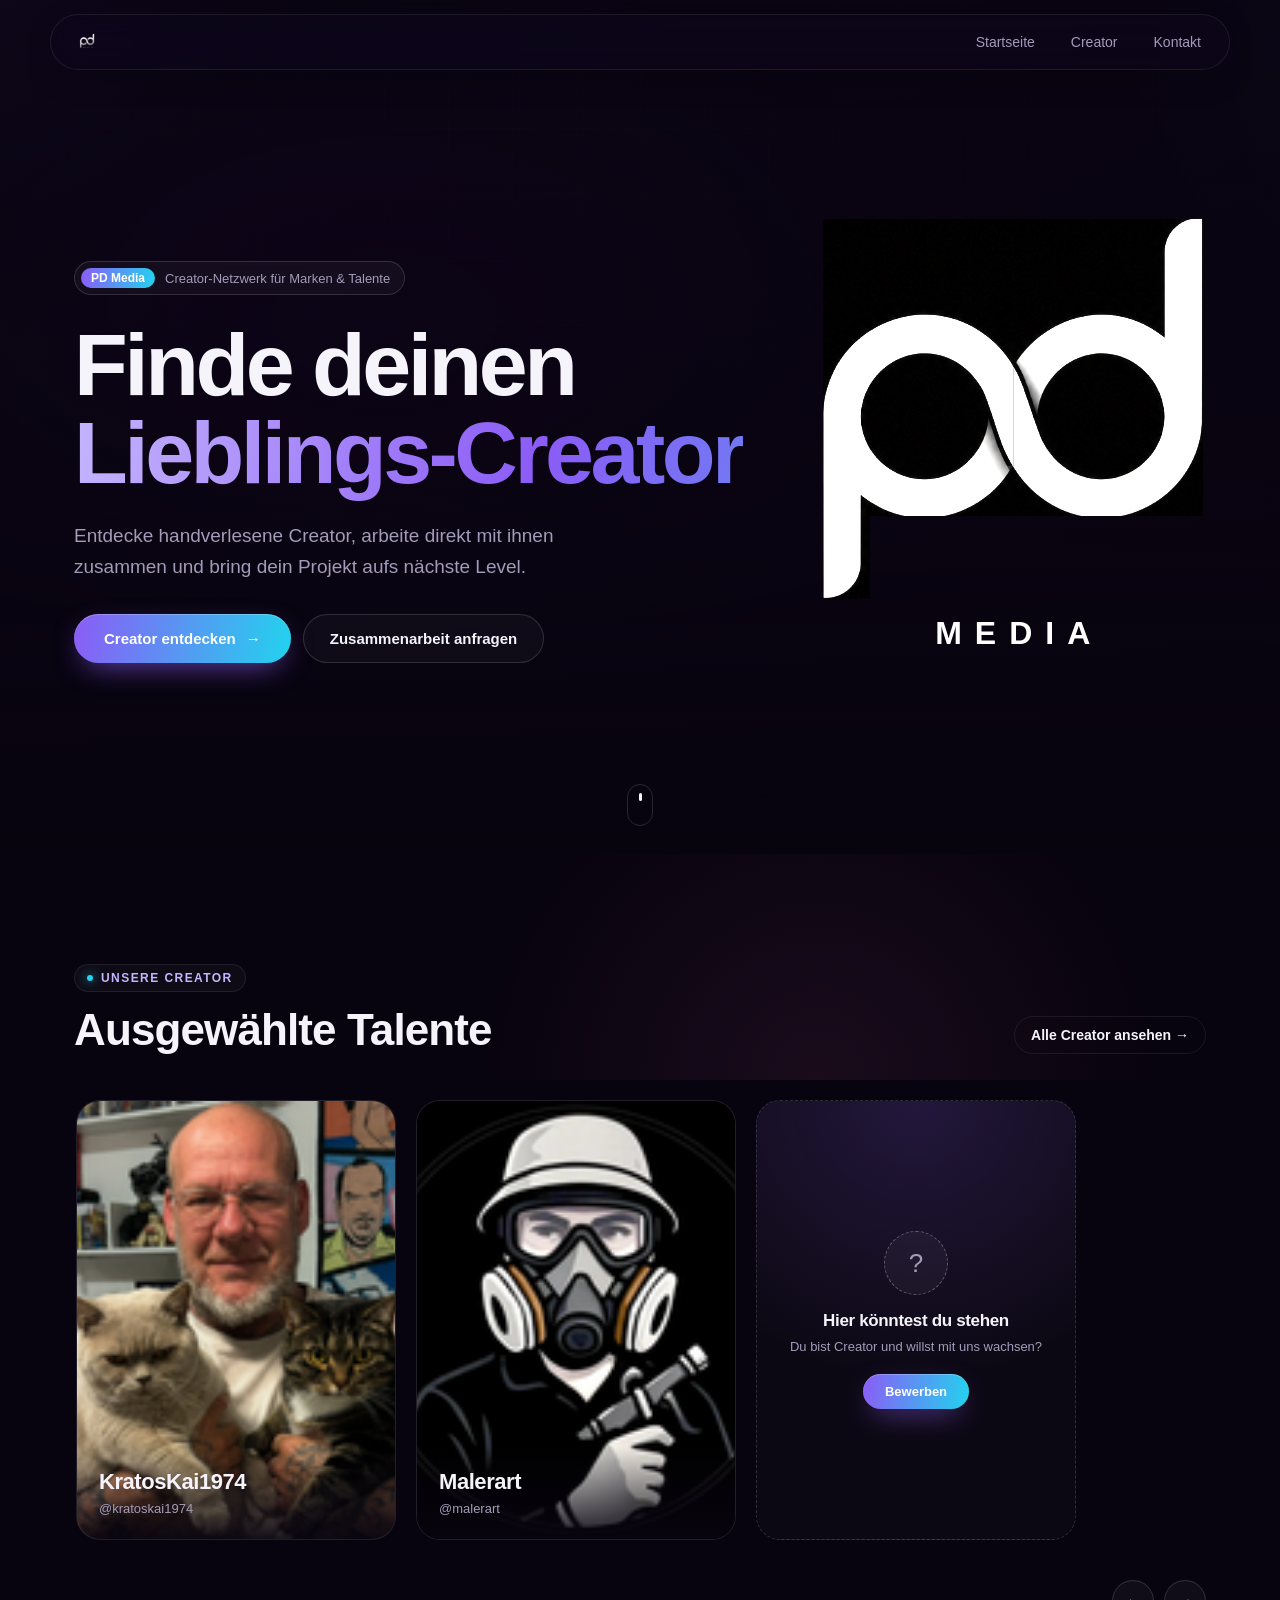
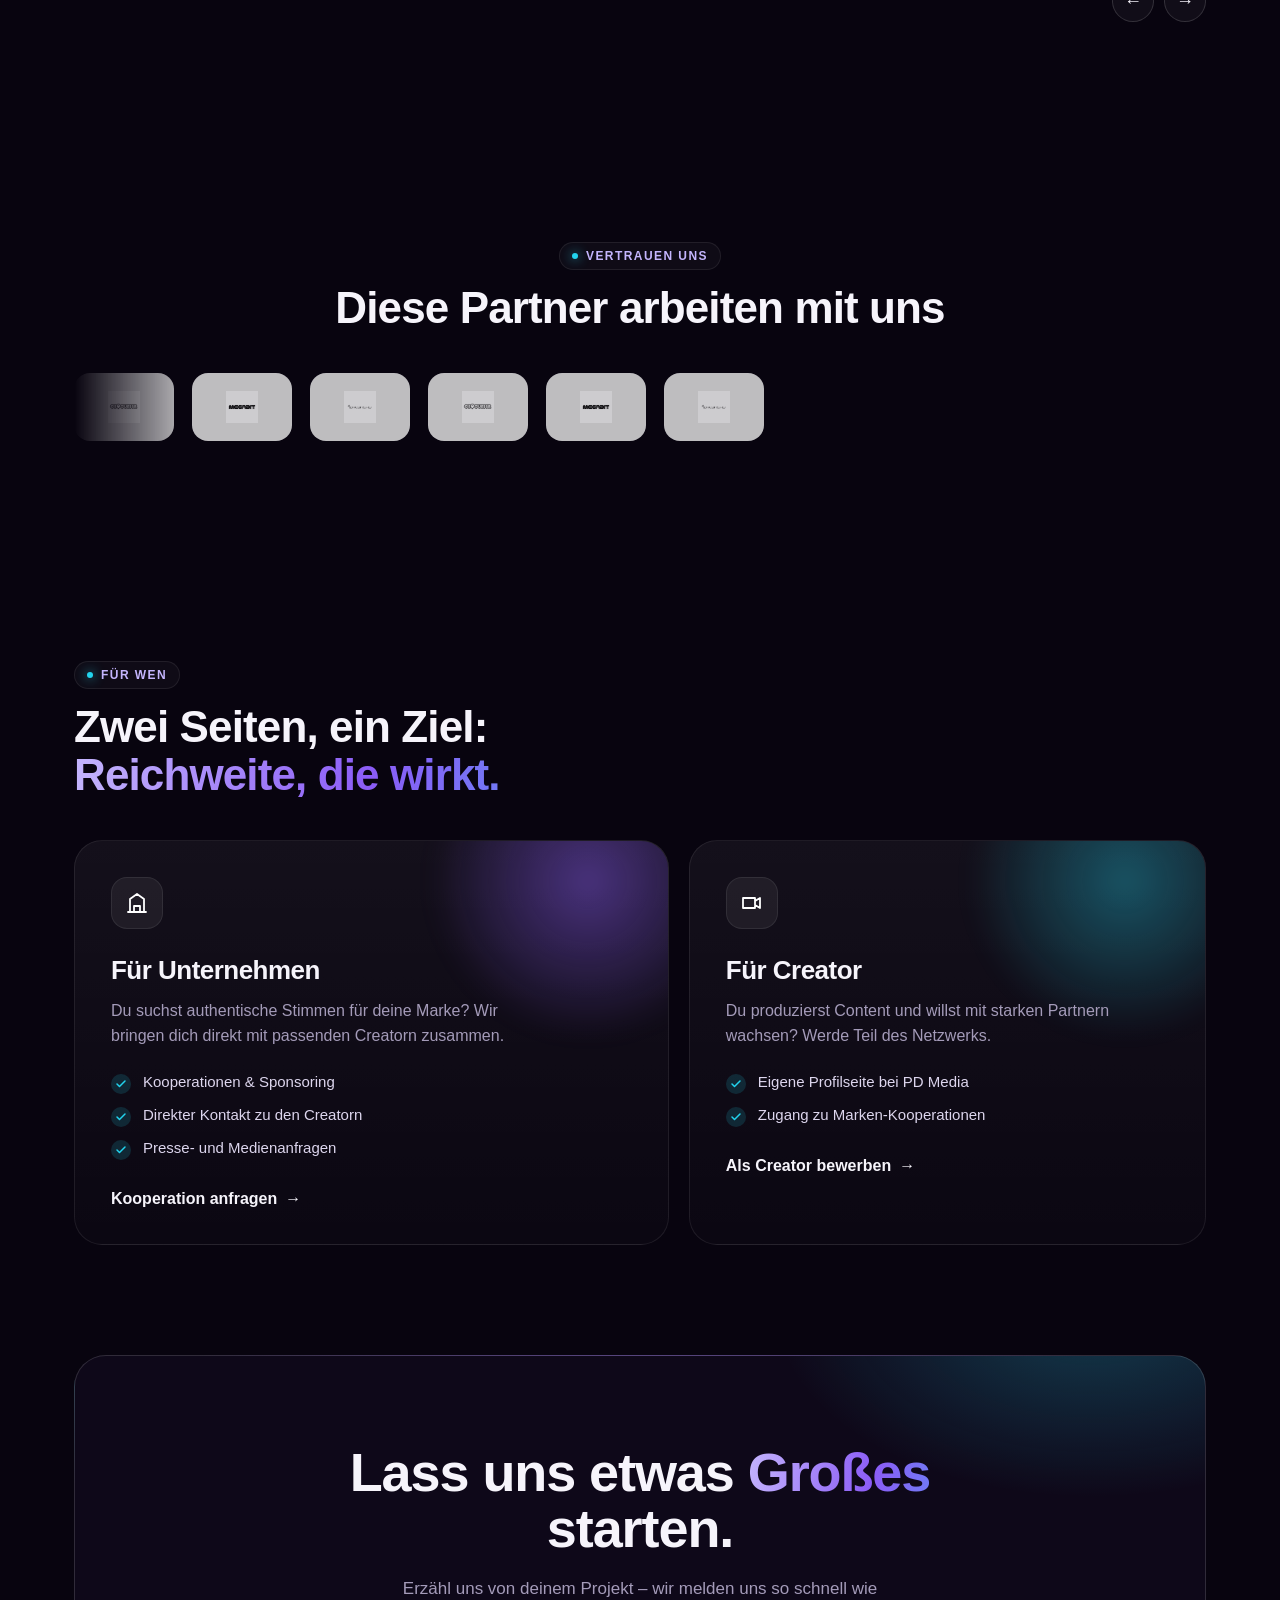
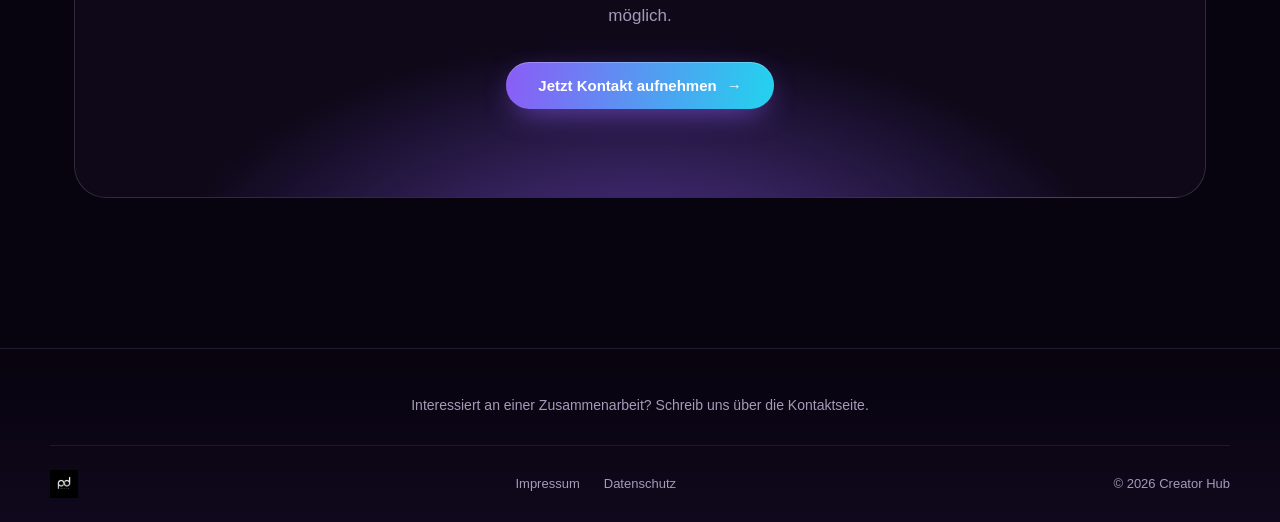
==== commit 0b1c0b90: "Modernes Redesign: gemeinsamer Design-Layer, neue Startseiten-Bereiche - assets/modern.css: Glas-Nav" ====
--- a/index.html
+++ b/index.html
@@ -428,6 +428,7 @@
     }
   }
 </style>
+<link rel="stylesheet" href="/assets/modern.css">
 </head>
 <body>
 
@@ -455,10 +456,15 @@
     </div>
   </div>
   <div class="hero-content">
+    <div class="hero-badge"><b>PD Media</b> Creator-Netzwerk für Marken &amp; Talente</div>
     <h1>Finde deinen <span>Lieblings-Creator</span></h1>
     <p>Entdecke handverlesene Creator, arbeite direkt mit ihnen zusammen und bring dein Projekt aufs nächste Level.</p>
-    <a class="btn-primary" href="/creator">Creator entdecken</a>
-  </div>
+    <div class="hero-actions">
+      <a class="btn-primary" href="/creator">Creator entdecken</a>
+      <a class="btn-ghost" href="/kontakt">Zusammenarbeit anfragen</a>
+    </div>
+  </div>
+  <a class="hero-scroll" href="#creators" aria-label="Nach unten scrollen"></a>
   <div class="like-cursor" id="likeCursor">❤</div>
 </section>
 
@@ -520,6 +526,46 @@
   </div>
 </section>
 
+<section class="container" id="fuer-wen">
+  <div class="section-header">
+    <div>
+      <div class="eyebrow">Für wen</div>
+      <h2>Zwei Seiten, ein Ziel:<br><span class="grad-text">Reichweite, die wirkt.</span></h2>
+    </div>
+  </div>
+  <div class="audience-grid">
+    <a class="audience-card" href="/kontakt">
+      <div class="audience-icon"><svg viewBox="0 0 24 24" aria-hidden="true"><path d="M3 21h18M5 21V8l7-5 7 5v13M9 21v-6h6v6"/></svg></div>
+      <h3>Für Unternehmen</h3>
+      <p>Du suchst authentische Stimmen für deine Marke? Wir bringen dich direkt mit passenden Creatorn zusammen.</p>
+      <ul class="audience-list">
+        <li>Kooperationen &amp; Sponsoring</li>
+        <li>Direkter Kontakt zu den Creatorn</li>
+        <li>Presse- und Medienanfragen</li>
+      </ul>
+      <span class="link-arrow">Kooperation anfragen</span>
+    </a>
+    <a class="audience-card alt" href="/kontakt">
+      <div class="audience-icon"><svg viewBox="0 0 24 24" aria-hidden="true"><path d="m15 10 5-3v10l-5-3M3 7h12v10H3z"/></svg></div>
+      <h3>Für Creator</h3>
+      <p>Du produzierst Content und willst mit starken Partnern wachsen? Werde Teil des Netzwerks.</p>
+      <ul class="audience-list">
+        <li>Eigene Profilseite bei PD Media</li>
+        <li>Zugang zu Marken-Kooperationen</li>
+      </ul>
+      <span class="link-arrow">Als Creator bewerben</span>
+    </a>
+  </div>
+</section>
+
+<section class="container" style="padding-top:0 !important">
+  <div class="cta-band">
+    <h2>Lass uns etwas <span class="grad-text">Großes</span> starten.</h2>
+    <p>Erzähl uns von deinem Projekt – wir melden uns so schnell wie möglich.</p>
+    <a class="btn-primary" href="/kontakt">Jetzt Kontakt aufnehmen</a>
+  </div>
+</section>
+
 <footer id="kontakt">
   <div class="footer-inner">
     <p class="footer-recommend">Interessiert an einer Zusammenarbeit? Schreib uns über die Kontaktseite.</p>
@@ -580,5 +626,6 @@
   });
 </script>
 
+<script src="/assets/modern.js" defer></script>
 </body>
 </html>
--- a/assets/modern.css
+++ b/assets/modern.css
@@ -0,0 +1,594 @@
+/* =========================================================
+   PD Media – moderner Design-Layer
+   Wird nach den seiteneigenen <style>-Blöcken geladen und
+   überschreibt sie gezielt. Alle Seiten teilen sich diese Datei.
+   ========================================================= */
+
+:root {
+  --bg: #08040f;
+  --bg-alt: #0e0819;
+  --card: rgba(255, 255, 255, 0.035);
+  --card-solid: #140c22;
+  --text: #f6f4fb;
+  --muted: #a49bb9;
+  --accent: #8b5cf6;
+  --accent-2: #22d3ee;
+  --accent-3: #f472b6;
+  --line: rgba(255, 255, 255, 0.08);
+  --line-strong: rgba(255, 255, 255, 0.14);
+  --grad: linear-gradient(100deg, var(--accent) 0%, var(--accent-2) 100%);
+  --grad-text: linear-gradient(100deg, #c4b5fd 0%, var(--accent) 35%, var(--accent-2) 100%);
+  --radius: 20px;
+  --ease: cubic-bezier(.2, .8, .2, 1);
+  /* Systemschriften: keine externen Font-Requests (DSGVO), wirken trotzdem modern */
+  --font: -apple-system, BlinkMacSystemFont, 'Segoe UI Variable Text', 'Segoe UI', Roboto, 'Helvetica Neue', Arial, sans-serif;
+  --font-display: -apple-system, BlinkMacSystemFont, 'Segoe UI Variable Display', 'Segoe UI', Roboto, 'Helvetica Neue', Arial, sans-serif;
+}
+
+html { scroll-behavior: smooth; }
+body {
+  font-family: var(--font);
+  background: var(--bg);
+  -webkit-font-smoothing: antialiased;
+  text-rendering: optimizeLegibility;
+  overflow-x: hidden;
+}
+::selection { background: rgba(139, 92, 246, 0.45); color: #fff; }
+
+/* Atmosphäre: weiche Farbflächen + feines Raster im Hintergrund */
+body::before {
+  content: "";
+  position: fixed;
+  inset: -20vh -20vw;
+  z-index: -2;
+  pointer-events: none;
+  background:
+    radial-gradient(40vw 40vw at 12% 8%, rgba(139, 92, 246, 0.20), transparent 60%),
+    radial-gradient(35vw 35vw at 92% 20%, rgba(34, 211, 238, 0.12), transparent 60%),
+    radial-gradient(45vw 45vw at 60% 100%, rgba(244, 114, 182, 0.08), transparent 60%);
+  animation: aurora 24s ease-in-out infinite alternate;
+}
+body::after {
+  content: "";
+  position: fixed;
+  inset: 0;
+  z-index: -1;
+  pointer-events: none;
+  background-image:
+    linear-gradient(rgba(255,255,255,0.025) 1px, transparent 1px),
+    linear-gradient(90deg, rgba(255,255,255,0.025) 1px, transparent 1px);
+  background-size: 64px 64px;
+  -webkit-mask-image: radial-gradient(ellipse 80% 60% at 50% 0%, #000 30%, transparent 75%);
+          mask-image: radial-gradient(ellipse 80% 60% at 50% 0%, #000 30%, transparent 75%);
+}
+@keyframes aurora {
+  0%   { transform: translate3d(0, 0, 0) rotate(0deg); }
+  100% { transform: translate3d(-4vw, 3vh, 0) rotate(8deg); }
+}
+
+h1, h2, h3 { font-family: var(--font-display); letter-spacing: -0.02em; }
+
+/* ---------- Header: schwebende Glas-Leiste ---------- */
+header {
+  background: transparent !important;
+  border-bottom: none !important;
+  backdrop-filter: none !important;
+  padding: 14px 16px 0;
+  pointer-events: none;
+}
+header .nav-wrap {
+  pointer-events: auto;
+  max-width: 1180px;
+  padding: 10px 12px 10px 20px;
+  border-radius: 999px;
+  background: rgba(14, 8, 25, 0.55);
+  border: 1px solid var(--line);
+  backdrop-filter: blur(18px) saturate(160%);
+  -webkit-backdrop-filter: blur(18px) saturate(160%);
+  box-shadow: 0 10px 40px -20px rgba(0, 0, 0, 0.8);
+  transition: background .3s var(--ease), box-shadow .3s var(--ease);
+}
+header.is-scrolled .nav-wrap {
+  background: rgba(10, 5, 18, 0.82);
+  box-shadow: 0 16px 50px -18px rgba(0, 0, 0, 0.9), inset 0 1px 0 rgba(255,255,255,0.04);
+}
+.logo img { height: 32px; }
+nav ul { gap: 4px; }
+nav a {
+  display: block;
+  padding: 9px 16px;
+  border-radius: 999px;
+  font-size: 14px;
+  font-weight: 500;
+  letter-spacing: 0;
+  color: var(--muted);
+  transition: color .2s, background .2s;
+}
+nav a:hover { color: var(--text); background: rgba(255,255,255,0.05); }
+nav a.active, nav a[aria-current="page"] {
+  color: var(--text);
+  background: rgba(255,255,255,0.08);
+  box-shadow: inset 0 0 0 1px var(--line);
+}
+.nav-cta {
+  display: inline-flex;
+  align-items: center;
+  gap: 8px;
+  padding: 10px 18px;
+  border-radius: 999px;
+  font-size: 14px;
+  font-weight: 600;
+  color: #0b0614;
+  background: #fff;
+  transition: transform .2s var(--ease), box-shadow .2s;
+}
+.nav-cta:hover { transform: translateY(-1px); box-shadow: 0 8px 24px -8px rgba(255,255,255,0.5); }
+.socials { display: none !important; }
+.burger {
+  width: 40px; height: 40px;
+  border-radius: 50%;
+  font-size: 18px !important;
+  background: rgba(255,255,255,0.06) !important;
+}
+
+/* ---------- Buttons ---------- */
+.btn-primary, .submit-btn, .apply-btn {
+  position: relative;
+  display: inline-flex !important;
+  align-items: center;
+  gap: 10px;
+  background: var(--grad) !important;
+  color: #fff !important;
+  border: none;
+  border-radius: 999px !important;
+  font-weight: 600 !important;
+  box-shadow: 0 10px 30px -10px rgba(139, 92, 246, 0.8), inset 0 1px 0 rgba(255,255,255,0.25);
+  transition: transform .25s var(--ease), box-shadow .25s var(--ease), filter .25s;
+}
+.btn-primary:hover, .submit-btn:hover:not(:disabled), .apply-btn:hover {
+  transform: translateY(-2px);
+  box-shadow: 0 18px 40px -12px rgba(139, 92, 246, 0.9), 0 0 0 4px rgba(139, 92, 246, 0.15), inset 0 1px 0 rgba(255,255,255,0.25);
+}
+.btn-primary::after, .submit-btn::after { content: "→"; transition: transform .25s var(--ease); }
+.btn-primary:hover::after, .submit-btn:hover::after { transform: translateX(3px); }
+.submit-btn:disabled { opacity: .7; cursor: progress; }
+.submit-btn:disabled::after { content: ""; }
+.btn-secondary {
+  border-radius: 999px !important;
+  background: rgba(255,255,255,0.04) !important;
+  border: 1px solid var(--line-strong) !important;
+  backdrop-filter: blur(10px);
+  transition: background .2s, border-color .2s;
+}
+.btn-secondary:hover { background: rgba(255,255,255,0.08) !important; border-color: rgba(255,255,255,0.25) !important; }
+.btn-ghost {
+  display: inline-flex; align-items: center; gap: 8px;
+  padding: 15px 26px;
+  border-radius: 999px;
+  font-weight: 600; font-size: 15px;
+  color: var(--text);
+  border: 1px solid var(--line-strong);
+  background: rgba(255,255,255,0.03);
+  transition: background .2s, border-color .2s;
+}
+.btn-ghost:hover { background: rgba(255,255,255,0.07); border-color: rgba(255,255,255,0.25); }
+
+:focus-visible {
+  outline: 2px solid var(--accent-2);
+  outline-offset: 3px;
+  border-radius: 8px;
+}
+
+/* ---------- Typo-Bausteine ---------- */
+.eyebrow {
+  display: inline-flex !important;
+  align-items: center;
+  gap: 8px;
+  padding: 6px 12px;
+  border-radius: 999px;
+  border: 1px solid var(--line);
+  background: rgba(255,255,255,0.03);
+  color: #c4b5fd !important;
+  font-size: 12px !important;
+  font-weight: 600 !important;
+  letter-spacing: 0.12em !important;
+}
+.eyebrow::before {
+  content: "";
+  width: 6px; height: 6px;
+  border-radius: 50%;
+  background: var(--accent-2);
+  box-shadow: 0 0 12px var(--accent-2);
+}
+.section-header h2 { font-size: clamp(28px, 4vw, 44px) !important; margin-top: 14px !important; line-height: 1.1; }
+.view-all {
+  font-weight: 600 !important;
+  color: var(--text) !important;
+  padding: 10px 16px;
+  border-radius: 999px;
+  border: 1px solid var(--line);
+  transition: background .2s, border-color .2s;
+}
+.view-all:hover { background: rgba(255,255,255,0.05); border-color: var(--line-strong); }
+
+/* ---------- Hero (Startseite) ---------- */
+.hero { min-height: min(860px, 100svh) !important; margin-top: -76px; padding-top: 76px; }
+.hero img.bg { opacity: .55; }
+.hero::after {
+  background:
+    radial-gradient(ellipse 70% 60% at 30% 40%, transparent 0%, rgba(8,4,15,0.6) 70%),
+    linear-gradient(180deg, rgba(8,4,15,0.2) 0%, rgba(8,4,15,0.4) 60%, var(--bg) 100%) !important;
+}
+.hero-content { width: 100%; max-width: 1180px !important; }
+.hero-badge {
+  display: inline-flex;
+  align-items: center;
+  gap: 10px;
+  padding: 6px 14px 6px 6px;
+  margin-bottom: 26px;
+  border-radius: 999px;
+  border: 1px solid var(--line-strong);
+  background: rgba(255,255,255,0.04);
+  backdrop-filter: blur(10px);
+  font-size: 13px;
+  color: var(--muted);
+}
+.hero-badge b {
+  padding: 3px 10px;
+  border-radius: 999px;
+  background: var(--grad);
+  color: #fff;
+  font-size: 12px;
+  font-weight: 600;
+}
+.hero-content h1 {
+  font-size: clamp(42px, 7.2vw, 88px) !important;
+  font-weight: 700 !important;
+  line-height: 1.0 !important;
+  letter-spacing: -0.04em;
+  max-width: 820px !important;
+  margin-bottom: 24px !important;
+}
+.hero-content h1 span, .grad-text {
+  background: var(--grad-text) !important;
+  background-size: 200% 100% !important;
+  -webkit-background-clip: text !important;
+          background-clip: text !important;
+  color: transparent !important;
+  animation: shimmer 8s ease-in-out infinite;
+}
+@keyframes shimmer { 0%, 100% { background-position: 0% 50%; } 50% { background-position: 100% 50%; } }
+.hero-content p { font-size: clamp(16px, 1.5vw, 19px) !important; line-height: 1.6; max-width: 560px !important; }
+.hero-actions { display: flex; flex-wrap: wrap; gap: 12px; align-items: center; }
+.hero-actions .btn-primary { padding: 16px 30px; }
+.hero-scroll {
+  position: absolute;
+  z-index: 2;
+  left: 50%;
+  bottom: 28px;
+  transform: translateX(-50%);
+  width: 26px; height: 42px;
+  border-radius: 999px;
+  border: 1.5px solid var(--line-strong);
+}
+.hero-scroll::after {
+  content: "";
+  position: absolute;
+  left: 50%; top: 8px;
+  width: 3px; height: 8px;
+  margin-left: -1.5px;
+  border-radius: 3px;
+  background: var(--text);
+  animation: scroll-dot 1.8s var(--ease) infinite;
+}
+@keyframes scroll-dot { 0% { opacity: 0; transform: translateY(0); } 30% { opacity: 1; } 100% { opacity: 0; transform: translateY(14px); } }
+.like-cursor { box-shadow: 0 10px 30px -6px rgba(139, 92, 246, 0.8); }
+
+/* ---------- Sektionen ---------- */
+section.container { max-width: 1180px !important; padding: 110px 24px !important; }
+
+/* Für-wen-Bento (Startseite) */
+.audience-grid {
+  display: grid;
+  grid-template-columns: 1.15fr 1fr;
+  gap: 20px;
+}
+.audience-card {
+  position: relative;
+  overflow: hidden;
+  padding: 36px;
+  border-radius: 28px;
+  border: 1px solid var(--line);
+  background: linear-gradient(180deg, rgba(255,255,255,0.05), rgba(255,255,255,0.015));
+  isolation: isolate;
+  transition: border-color .3s, transform .4s var(--ease);
+}
+.audience-card:hover { border-color: var(--line-strong); transform: translateY(-4px); }
+.audience-card::before {
+  content: "";
+  position: absolute;
+  z-index: -1;
+  width: 320px; height: 320px;
+  right: -80px; top: -120px;
+  border-radius: 50%;
+  background: radial-gradient(circle, rgba(139, 92, 246, 0.45), transparent 70%);
+  filter: blur(10px);
+}
+.audience-card.alt::before { background: radial-gradient(circle, rgba(34, 211, 238, 0.35), transparent 70%); }
+.audience-icon {
+  width: 52px; height: 52px;
+  display: grid; place-items: center;
+  border-radius: 16px;
+  background: rgba(255,255,255,0.06);
+  border: 1px solid var(--line);
+  margin-bottom: 26px;
+}
+.audience-icon svg { width: 24px; height: 24px; stroke: #fff; fill: none; stroke-width: 1.8; stroke-linecap: round; stroke-linejoin: round; }
+.audience-card h3 { font-size: 26px; margin-bottom: 12px; }
+.audience-card > p { color: var(--muted); line-height: 1.6; margin-bottom: 24px; max-width: 440px; }
+.audience-list { display: grid; gap: 12px; margin-bottom: 30px; }
+.audience-list li { display: flex; gap: 12px; align-items: flex-start; font-size: 15px; color: #ddd6ee; }
+.audience-list li::before {
+  content: "";
+  flex: 0 0 20px; height: 20px;
+  margin-top: 1px;
+  border-radius: 50%;
+  background: rgba(34, 211, 238, 0.15) url("data:image/svg+xml,%3Csvg xmlns='http://www.w3.org/2000/svg' viewBox='0 0 24 24' fill='none' stroke='%2322d3ee' stroke-width='3' stroke-linecap='round' stroke-linejoin='round'%3E%3Cpath d='M20 6 9 17l-5-5'/%3E%3C/svg%3E") center / 12px no-repeat;
+}
+.audience-card .link-arrow { font-weight: 600; display: inline-flex; gap: 8px; align-items: center; }
+.audience-card .link-arrow::after { content: "→"; transition: transform .25s var(--ease); }
+.audience-card:hover .link-arrow::after { transform: translateX(4px); }
+
+/* CTA-Band */
+.cta-band {
+  position: relative;
+  overflow: hidden;
+  text-align: center;
+  padding: clamp(48px, 7vw, 88px) 24px;
+  border-radius: 32px;
+  border: 1px solid var(--line-strong);
+  background:
+    radial-gradient(ellipse 60% 80% at 50% 120%, rgba(139, 92, 246, 0.55), transparent 70%),
+    radial-gradient(ellipse 40% 60% at 90% -10%, rgba(34, 211, 238, 0.25), transparent 70%),
+    var(--bg-alt);
+}
+.cta-band h2 { font-size: clamp(30px, 4.6vw, 54px); line-height: 1.05; max-width: 760px; margin: 0 auto 18px; }
+.cta-band p { color: var(--muted); max-width: 520px; margin: 0 auto 32px; font-size: 17px; line-height: 1.6; }
+
+/* ---------- Creator-Karten ---------- */
+.creator-scroll { gap: 20px !important; padding: 6px 2px 16px !important; scrollbar-width: none; }
+.creator-scroll::-webkit-scrollbar { display: none; }
+.creator-card, .creator-tile {
+  border-radius: 24px !important;
+  border: 1px solid var(--line);
+  transition: transform .5s var(--ease), border-color .3s, box-shadow .5s var(--ease) !important;
+}
+.creator-card { flex-basis: 320px !important; height: 440px !important; }
+.creator-card:hover, .creator-tile:hover {
+  transform: translateY(-6px);
+  border-color: rgba(139, 92, 246, 0.5);
+  box-shadow: 0 30px 60px -30px rgba(139, 92, 246, 0.7);
+}
+.creator-card img { transition: transform .8s var(--ease) !important; }
+.creator-card:hover img { transform: scale(1.07) !important; }
+.creator-card .overlay {
+  padding: 22px !important;
+  background: linear-gradient(180deg, transparent, rgba(8,4,15,0.92)) !important;
+}
+.creator-card .overlay h3 { font-size: 22px !important; }
+.creator-card:not(.creator-card-apply)::after {
+  content: "↗";
+  position: absolute;
+  top: 16px; right: 16px;
+  width: 40px; height: 40px;
+  display: grid; place-items: center;
+  border-radius: 50%;
+  background: rgba(255,255,255,0.12);
+  backdrop-filter: blur(10px);
+  border: 1px solid rgba(255,255,255,0.18);
+  opacity: 0;
+  transform: scale(.8);
+  transition: opacity .3s, transform .3s var(--ease);
+}
+.creator-card:hover::after { opacity: 1; transform: scale(1); }
+.creator-card-apply, .creator-tile-apply {
+  border: 1px dashed var(--line-strong) !important;
+  background:
+    radial-gradient(circle at 50% 0%, rgba(139, 92, 246, 0.18), transparent 60%),
+    rgba(255,255,255,0.02) !important;
+}
+.apply-avatar { background: rgba(255,255,255,0.04); }
+.scroll-arrows { justify-content: flex-end !important; }
+.scroll-arrows button {
+  background: rgba(255,255,255,0.04) !important;
+  border: 1px solid var(--line-strong) !important;
+  transition: background .2s, transform .2s var(--ease);
+}
+.scroll-arrows button:hover { background: rgba(255,255,255,0.1) !important; transform: scale(1.06); }
+
+.creator-tile { background: linear-gradient(180deg, rgba(255,255,255,0.045), rgba(255,255,255,0.015)) !important; overflow: hidden; }
+.platform-tag {
+  border-radius: 999px !important;
+  border: 1px solid var(--line) !important;
+  background: rgba(255,255,255,0.04) !important;
+}
+.filter-btn {
+  border-radius: 999px !important;
+  border: 1px solid var(--line-strong) !important;
+  background: rgba(255,255,255,0.03) !important;
+  transition: background .2s, color .2s, border-color .2s !important;
+}
+.filter-btn.active {
+  background: #fff !important;
+  color: #0b0614 !important;
+  border-color: #fff !important;
+}
+
+/* ---------- Statistik-Karten ---------- */
+.stat-card {
+  border-radius: 20px !important;
+  border: 1px solid var(--line) !important;
+  background: linear-gradient(180deg, rgba(255,255,255,0.05), rgba(255,255,255,0.015)) !important;
+  transition: border-color .3s, transform .4s var(--ease);
+}
+.stat-card:hover { border-color: var(--line-strong) !important; transform: translateY(-3px); }
+.stat-card .value, .counter {
+  font-family: var(--font-display);
+  background: var(--grad-text);
+  -webkit-background-clip: text;
+          background-clip: text;
+  color: transparent !important;
+}
+
+/* ---------- Partner-Laufband ---------- */
+.clients { background: transparent !important; }
+.clients-track { gap: 18px !important; animation-duration: 32s !important; }
+.clients-track-wrap:hover .clients-track { animation-play-state: paused; }
+.clients-track .logo-card {
+  background: rgba(255,255,255,0.92) !important;
+  border-radius: 16px !important;
+  padding: 18px 34px !important;
+  filter: grayscale(1);
+  opacity: .8;
+  transition: filter .3s, opacity .3s;
+}
+.clients-track .logo-card:hover { filter: none; opacity: 1; }
+
+/* ---------- Profilseiten ---------- */
+.profile-banner { border-radius: 0 0 32px 32px; }
+.profile-photo {
+  border: 3px solid transparent !important;
+  background: var(--grad) border-box !important;
+  box-shadow: 0 20px 50px -20px rgba(139, 92, 246, 0.8);
+}
+.video-card, .tiktok-embed-wrap { border-radius: 20px !important; overflow: hidden; border: 1px solid var(--line); }
+
+/* ---------- Kontaktformular ---------- */
+.contact-hero { padding-top: 110px !important; }
+.contact-hero h1 { font-size: clamp(36px, 5.5vw, 60px) !important; line-height: 1.05; }
+.contact-hero .email-alt {
+  padding: 8px 16px;
+  border-radius: 999px;
+  border: 1px solid var(--line);
+  background: rgba(255,255,255,0.03);
+  font-size: 15px !important;
+}
+.form-wrap {
+  max-width: 760px !important;
+  padding: clamp(24px, 4vw, 44px) !important;
+  border-radius: 28px;
+  border: 1px solid var(--line);
+  background: linear-gradient(180deg, rgba(255,255,255,0.05), rgba(255,255,255,0.015));
+  backdrop-filter: blur(16px);
+  box-shadow: 0 40px 80px -40px rgba(0,0,0,0.8);
+}
+@media (max-width: 808px) { .form-wrap { margin-left: 16px !important; margin-right: 16px !important; } }
+.toggle-group {
+  padding: 5px;
+  gap: 4px !important;
+  border-radius: 999px;
+  background: rgba(0,0,0,0.3);
+  border: 1px solid var(--line);
+}
+.toggle-group label {
+  min-width: 0;
+  hyphens: auto;
+  -webkit-hyphens: auto;
+  overflow-wrap: anywhere;
+  border: none !important;
+  border-radius: 999px !important;
+  background: transparent !important;
+  padding: 12px !important;
+  transition: background .25s var(--ease), color .25s !important;
+}
+.toggle-group label.checked, .toggle-group input:checked + label {
+  background: rgba(255,255,255,0.1) !important;
+  color: #fff !important;
+  box-shadow: inset 0 0 0 1px var(--line-strong);
+}
+form label.field-label { font-weight: 500 !important; color: #cfc8de !important; }
+form input[type="text"], form input[type="email"], form input[type="url"], form select, form textarea {
+  padding: 14px 16px !important;
+  border-radius: 14px !important;
+  border: 1px solid var(--line-strong) !important;
+  background: rgba(0,0,0,0.28) !important;
+  font-size: 15px !important;
+  transition: border-color .2s, box-shadow .2s, background .2s;
+}
+form select { appearance: none; background-image: url("data:image/svg+xml,%3Csvg xmlns='http://www.w3.org/2000/svg' viewBox='0 0 24 24' fill='none' stroke='%23a49bb9' stroke-width='2' stroke-linecap='round'%3E%3Cpath d='m6 9 6 6 6-6'/%3E%3C/svg%3E") !important; background-repeat: no-repeat !important; background-position: right 14px center !important; background-size: 18px !important; padding-right: 44px !important; }
+form select option { background: var(--card-solid); }
+form input:hover, form select:hover, form textarea:hover { border-color: rgba(255,255,255,0.22) !important; }
+form input:focus, form select:focus, form textarea:focus {
+  outline: none;
+  border-color: var(--accent) !important;
+  background: rgba(0,0,0,0.4) !important;
+  box-shadow: 0 0 0 4px rgba(139, 92, 246, 0.2);
+}
+form input[type="checkbox"] { accent-color: var(--accent); width: 18px; height: 18px; }
+.checkbox-row a { color: #c4b5fd; text-decoration: underline; text-underline-offset: 3px; }
+.submit-btn { width: 100%; justify-content: center; padding: 17px 36px !important; font-size: 16px !important; }
+.form-note.visible {
+  padding: 14px 16px;
+  border-radius: 14px;
+  background: rgba(34, 211, 238, 0.08);
+  border: 1px solid rgba(34, 211, 238, 0.3);
+  color: #cffafe !important;
+  font-size: 14px !important;
+}
+
+/* ---------- Rechtstexte ---------- */
+.legal-content {
+  max-width: 820px !important;
+  padding-top: 110px !important;
+}
+.legal-content h1 { font-size: clamp(34px, 5vw, 52px) !important; }
+.legal-content h2 { font-size: 22px; margin-top: 36px; }
+.legal-content p, .legal-content li { line-height: 1.75; }
+
+/* ---------- Footer ---------- */
+footer {
+  margin-top: 40px;
+  border-top: 1px solid var(--line) !important;
+  background: linear-gradient(180deg, transparent, rgba(139, 92, 246, 0.06));
+}
+.footer-inner { max-width: 1180px !important; }
+.footer-bottom { border-top-color: var(--line) !important; }
+.footer-links a { transition: color .2s; }
+.footer-links a:hover { color: var(--text); }
+
+/* ---------- Scroll-Reveal ---------- */
+/* Eigene Keyframes mit `translate`, damit Hover-`transform` der Karten unberührt bleibt */
+.reveal:not(.in) { opacity: 0; }
+.reveal.in { animation: reveal-in .9s var(--ease) both; animation-delay: var(--reveal-delay, 0ms); }
+@keyframes reveal-in { from { opacity: 0; translate: 0 24px; } to { opacity: 1; translate: 0 0; } }
+
+/* ---------- Mobil ---------- */
+@media (max-width: 860px) {
+  header { padding: 10px 12px 0; }
+  header .nav-wrap { padding: 8px 8px 8px 16px; }
+  .nav-cta { display: none; }
+  .nav-wrap.nav-open nav {
+    top: calc(100% + 8px) !important;
+    border-radius: 24px;
+    border: 1px solid var(--line) !important;
+    background: rgba(10, 5, 18, 0.96) !important;
+    backdrop-filter: blur(18px);
+    padding: 10px !important;
+  }
+  .nav-wrap.nav-open nav ul { gap: 2px !important; }
+  .nav-wrap.nav-open nav a { padding: 14px 16px; font-size: 16px; }
+  .hero { margin-top: -64px; padding-top: 64px; }
+  .logo-assemble { opacity: .5; right: -30%; }
+  .audience-grid { grid-template-columns: 1fr; }
+  .audience-card { padding: 28px 22px; }
+  section.container { padding: 80px 16px !important; }
+  .creator-card { flex-basis: 78vw !important; height: 400px !important; }
+  .hero-scroll { display: none; }
+  .toggle-group { border-radius: 18px; }
+  .toggle-group label { border-radius: 14px !important; font-size: 13px !important; padding: 12px 8px !important; }
+}
+
+@media (prefers-reduced-motion: reduce) {
+  *, *::before, *::after { animation: none !important; transition: none !important; scroll-behavior: auto !important; }
+  .reveal:not(.in) { opacity: 1; }
+}
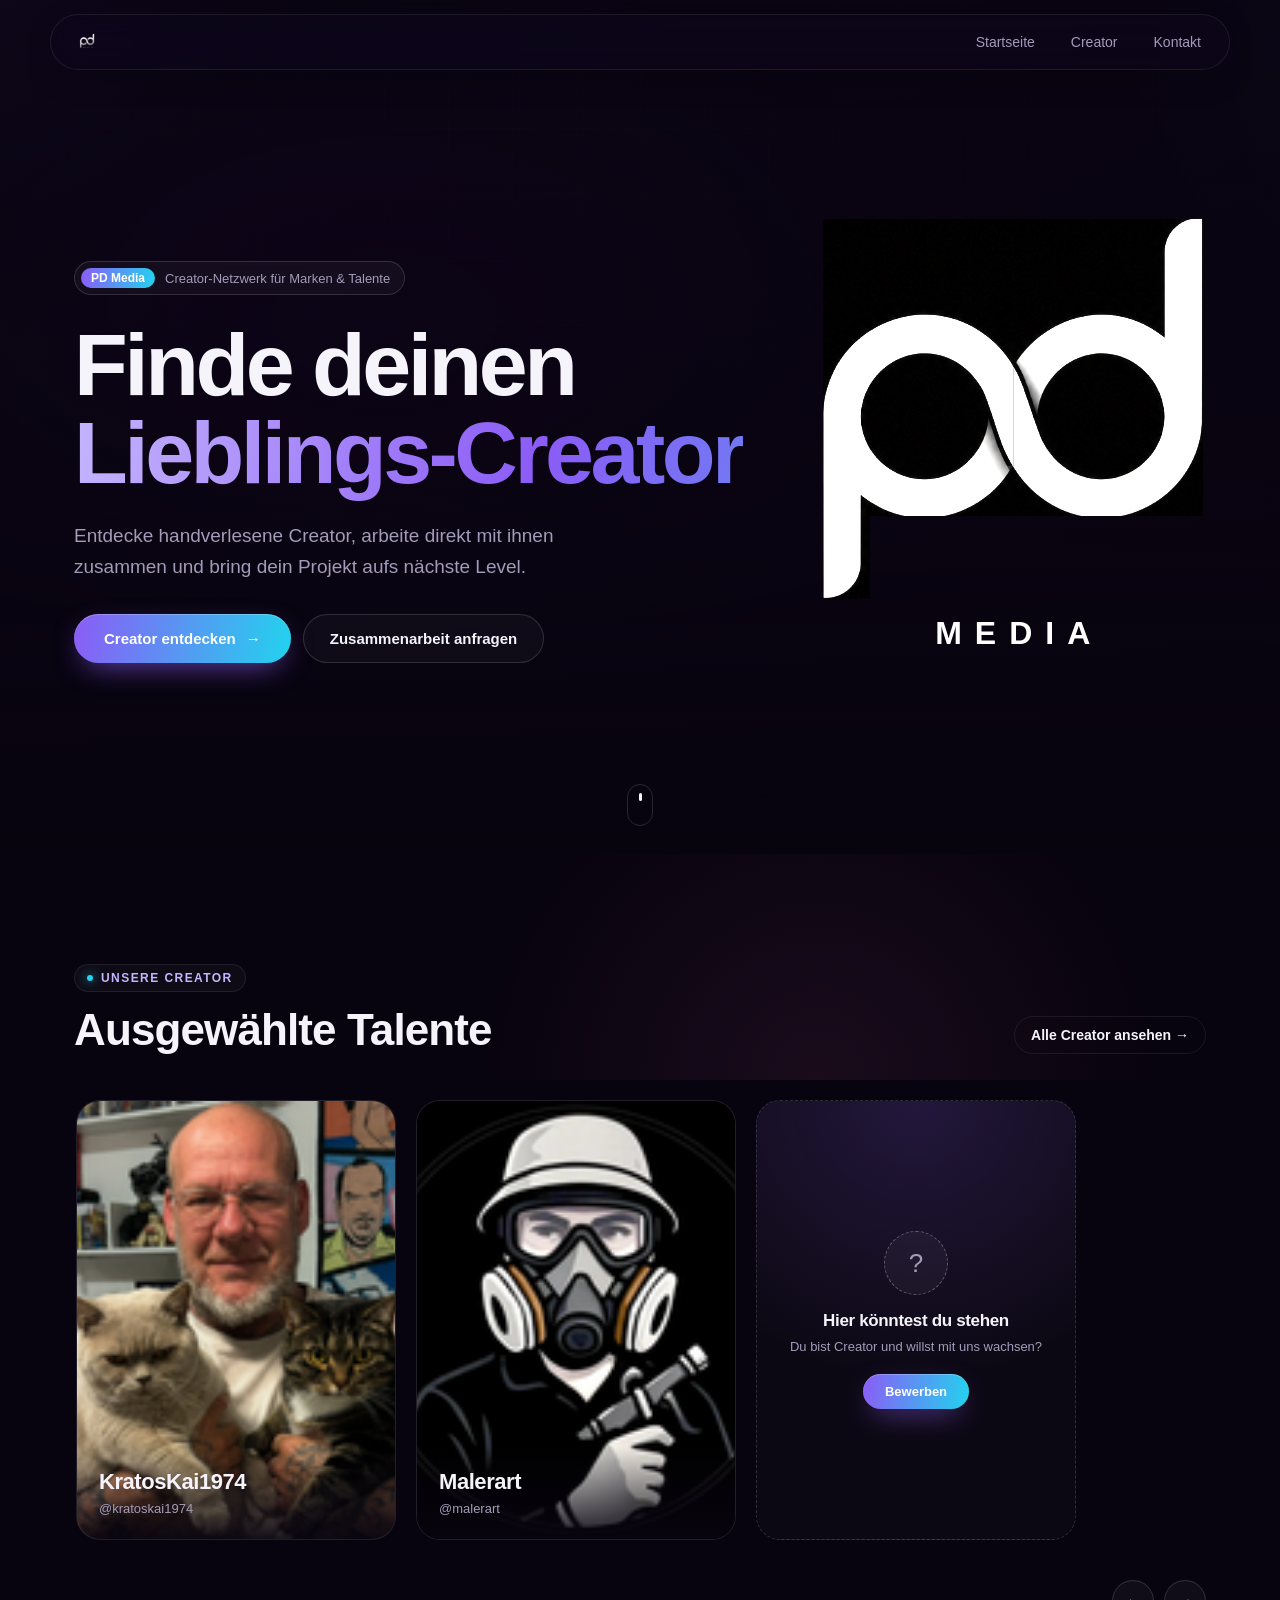
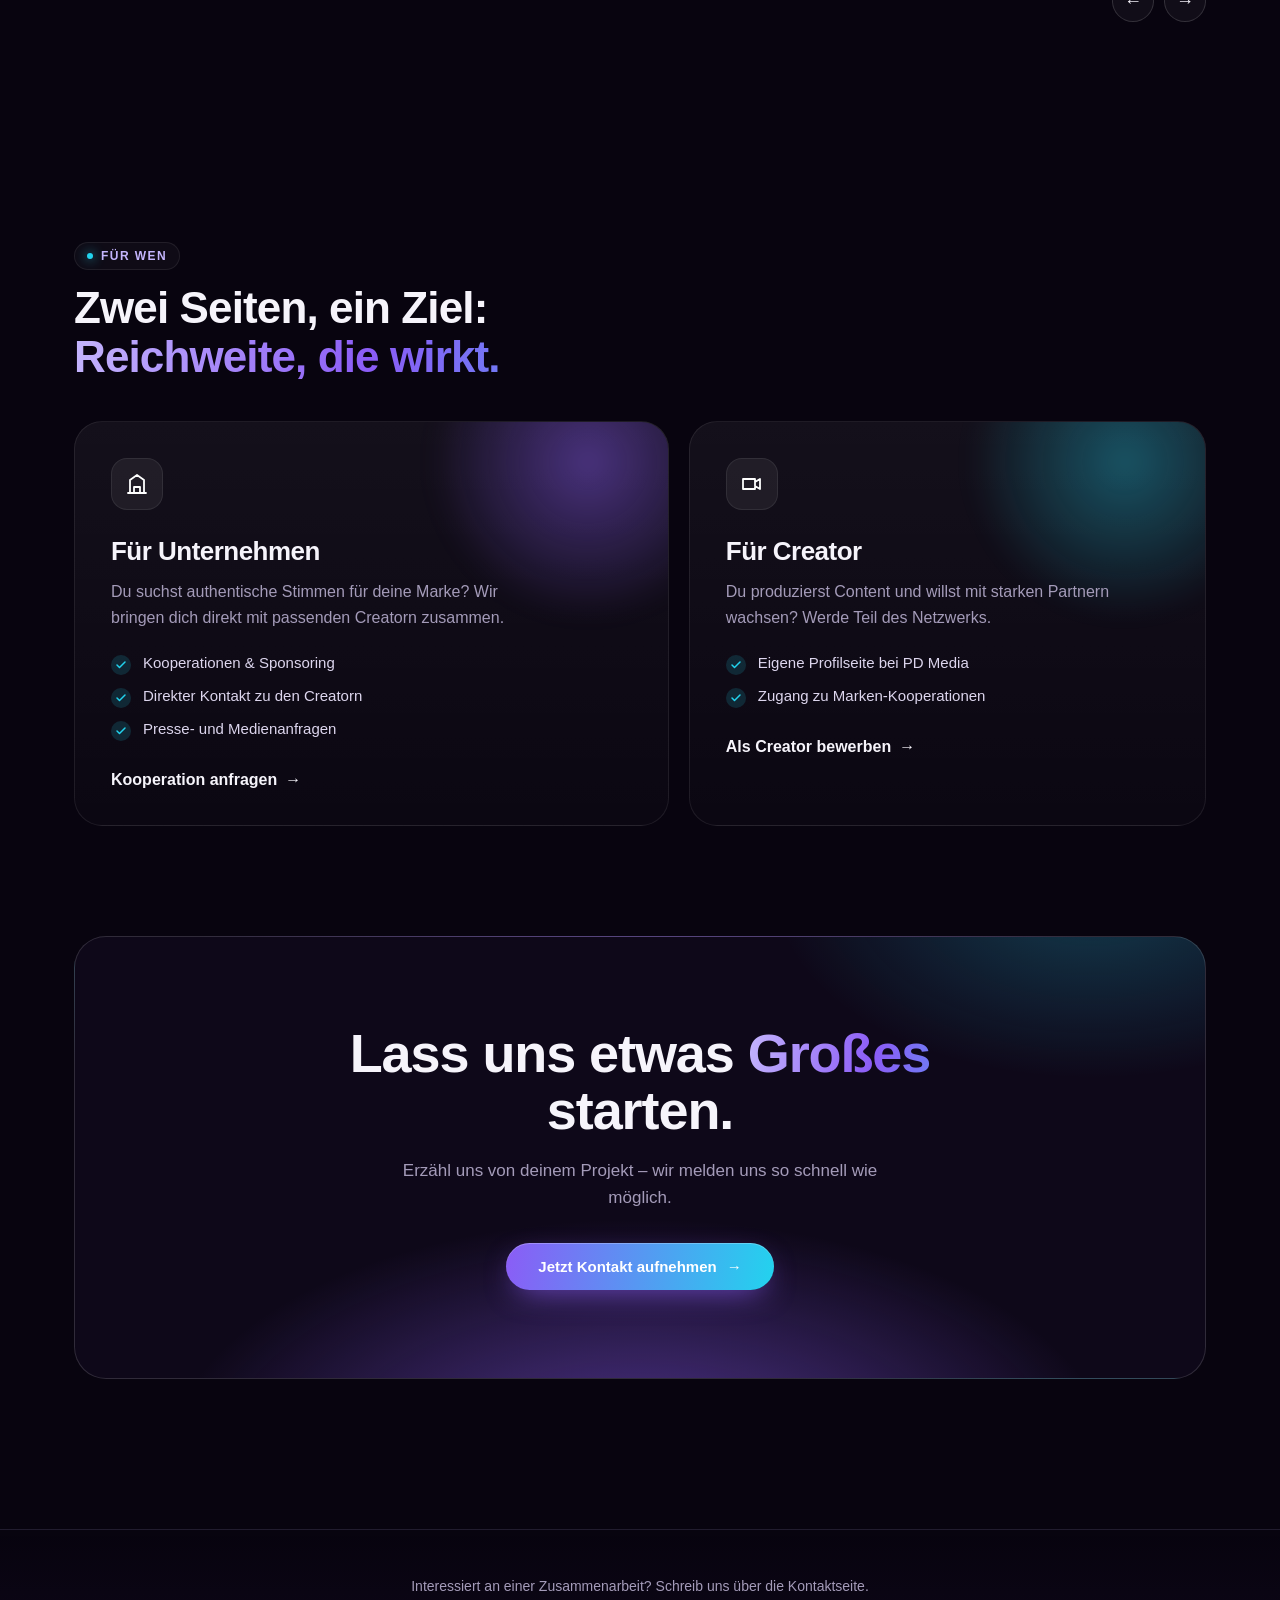
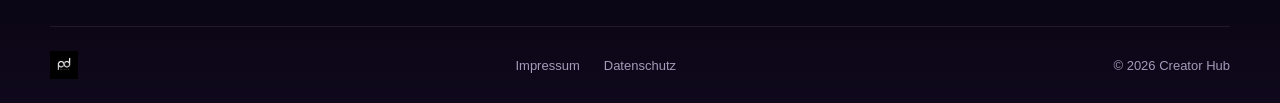
==== commit 745b89ad: "Startseite: Bereich 'Diese Partner arbeiten mit uns' entfernt Co-Authored-By: Claude Opus 5.5 <norep" ====
--- a/index.html
+++ b/index.html
@@ -352,31 +352,6 @@
     cursor: pointer;
   }
   .scroll-arrows button:hover { background: var(--accent); }
-
-  /* Clients */
-  .clients { background: var(--bg-alt); overflow: hidden; }
-  .clients .section-header { justify-content: center; text-align: center; }
-  .clients-track-wrap { overflow: hidden; -webkit-mask-image: linear-gradient(90deg, transparent, #000 10%, #000 90%, transparent); }
-  .clients-track {
-    display: flex;
-    gap: 40px;
-    width: max-content;
-    animation: scroll-left 22s linear infinite;
-  }
-  .clients-track .logo-card {
-    flex: 0 0 auto;
-    background: #ffffff;
-    border-radius: 12px;
-    padding: 14px 26px;
-    display: flex;
-    align-items: center;
-    justify-content: center;
-  }
-  .clients-track img { height: 32px; width: auto; }
-  @keyframes scroll-left {
-    from { transform: translateX(0); }
-    to { transform: translateX(-50%); }
-  }
 
   /* Footer */
   footer {
@@ -507,25 +482,6 @@
   </div>
 </section>
 
-<section class="clients container">
-  <div class="section-header">
-    <div>
-      <div class="eyebrow">Vertrauen uns</div>
-      <h2>Diese Partner arbeiten mit uns</h2>
-    </div>
-  </div>
-  <div class="clients-track-wrap">
-    <div class="clients-track">
-      <div class="logo-card"><img src="images/partner-idreamsky.png" alt="iDreamSky"></div>
-      <div class="logo-card"><img src="images/partner-megabit.png" alt="Megabit"></div>
-      <div class="logo-card"><img src="images/partner-weappy.png" alt="Weappy"></div>
-      <div class="logo-card"><img src="images/partner-idreamsky.png" alt="iDreamSky"></div>
-      <div class="logo-card"><img src="images/partner-megabit.png" alt="Megabit"></div>
-      <div class="logo-card"><img src="images/partner-weappy.png" alt="Weappy"></div>
-    </div>
-  </div>
-</section>
-
 <section class="container" id="fuer-wen">
   <div class="section-header">
     <div>
--- a/assets/modern.css
+++ b/assets/modern.css
@@ -439,20 +439,6 @@
           background-clip: text;
   color: transparent !important;
 }
-
-/* ---------- Partner-Laufband ---------- */
-.clients { background: transparent !important; }
-.clients-track { gap: 18px !important; animation-duration: 32s !important; }
-.clients-track-wrap:hover .clients-track { animation-play-state: paused; }
-.clients-track .logo-card {
-  background: rgba(255,255,255,0.92) !important;
-  border-radius: 16px !important;
-  padding: 18px 34px !important;
-  filter: grayscale(1);
-  opacity: .8;
-  transition: filter .3s, opacity .3s;
-}
-.clients-track .logo-card:hover { filter: none; opacity: 1; }
 
 /* ---------- Profilseiten ---------- */
 .profile-banner { border-radius: 0 0 32px 32px; }
